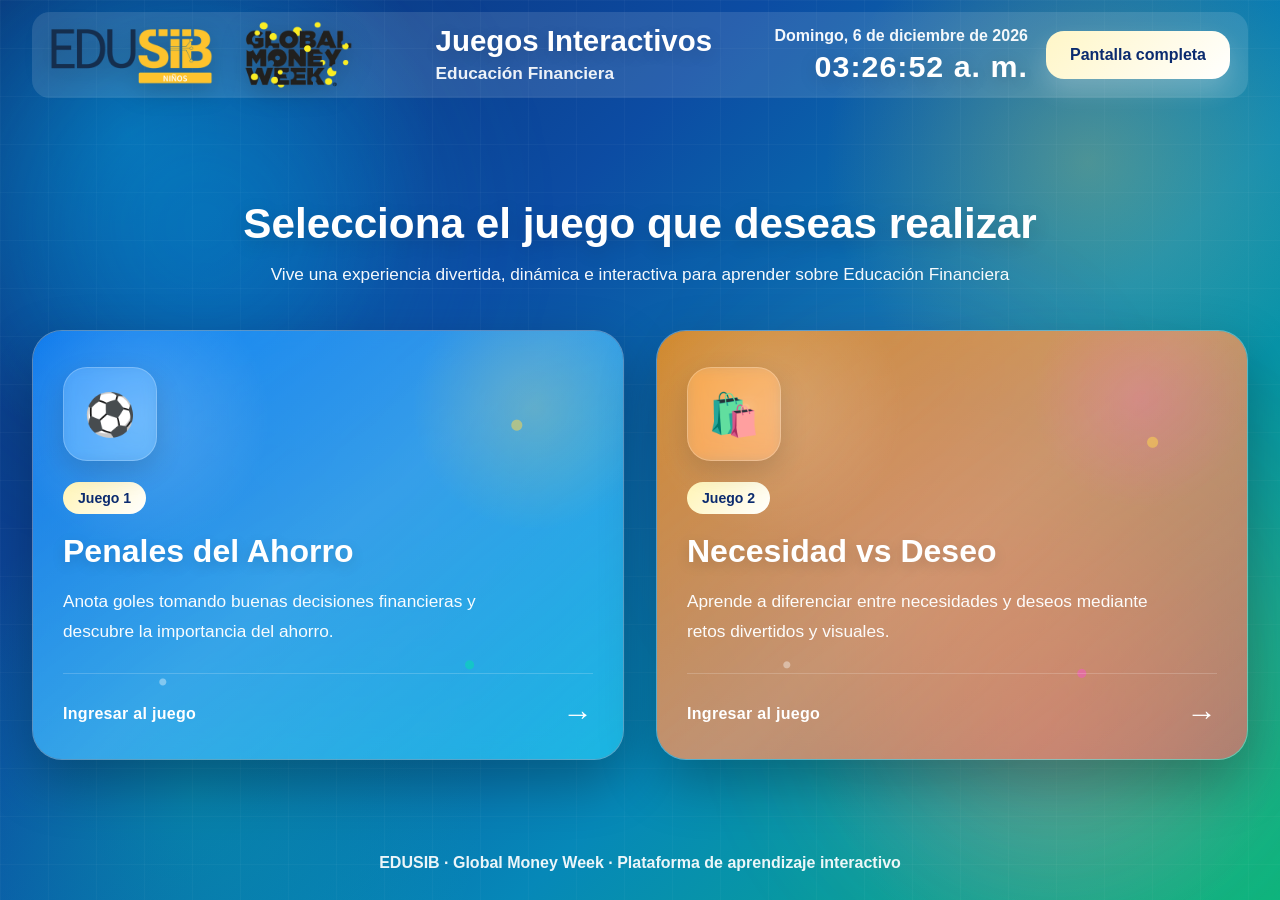
==== index.html @ 0ff8b973 "Add files via upload" ====
<!DOCTYPE html>
<html lang="es">
<head>
  <meta charset="UTF-8" />
  <meta name="viewport" content="width=device-width, initial-scale=1.0" />
  <title>Juegos Interactivos EDUSIB</title>
  <link rel="stylesheet" href="style.css" />
</head>
<body>
  <div class="bg-overlay"></div>
  <div class="bg-glow glow-1"></div>
  <div class="bg-glow glow-2"></div>
  <div class="bg-glow glow-3"></div>

  <header class="topbar">
    <div class="brand brand-with-logos">
      <img src="assets/edusib.png" alt="Logo EDUSIB" class="header-logo" />
<img src="assets/global.png" alt="Logo Global Money Week" class="header-logo" />
              <div class="brand-text">
          <h1>Juegos Interactivos</h1>
          <p>Educación Financiera</p>
        </div>
      </div>

      
    </div>

    <div class="topbar-right">
      <div class="datetime">
        <div id="currentDate" class="date-text">Martes, 10 de marzo de 2026</div>
        <div id="currentTime" class="time-text">10:30:00</div>
      </div>

      <button id="fullscreenBtn" class="fullscreen-btn" type="button">
        Pantalla completa
      </button>
    </div>
  </header>

  <main class="main-content">
    <section class="hero">
            <h2>Selecciona el juego que deseas realizar</h2>
      <p>
        Vive una experiencia divertida, dinámica e interactiva para aprender
        sobre Educación Financiera
      </p>
    </section>

    <section class="games-grid">
      <a href="penales-del-ahorro/index.html" class="game-card game-card-penales">
        <div class="card-shine"></div>
        <div class="card-confetti confetti-1"></div>

        <div class="card-content">
          <div class="game-icon">⚽</div>
          <div class="game-label">Juego 1</div>
          <h3>Penales del Ahorro</h3>
          <p>
            Anota goles tomando buenas decisiones financieras y descubre la
            importancia del ahorro.
          </p>

          <div class="card-footer">
            <span class="play-text">Ingresar al juego</span>
            <span class="arrow">→</span>
          </div>
        </div>
      </a>

      <a href="necesidad-vs-deseo/index.html" class="game-card game-card-deseo">
        <div class="card-shine"></div>
        <div class="card-confetti confetti-2"></div>

        <div class="card-content">
          <div class="game-icon">🛍️</div>
          <div class="game-label">Juego 2</div>
          <h3>Necesidad vs Deseo</h3>
          <p>
            Aprende a diferenciar entre necesidades y deseos mediante retos
            divertidos y visuales.
          </p>

          <div class="card-footer">
            <span class="play-text">Ingresar al juego</span>
            <span class="arrow">→</span>
          </div>
        </div>
      </a>
    </section>
  </main>

  <footer class="footer">
    <p>EDUSIB · Global Money Week · Plataforma de aprendizaje interactivo</p>
  </footer>

  <script src="script.js"></script>
</body>
</html>
---- style.css ----
:root {
  --text-main: #ffffff;
  --text-soft: #eef6ff;
  --card-bg: rgba(255, 255, 255, 0.14);
  --card-border: rgba(255, 255, 255, 0.22);
  --shadow-main: 0 22px 55px rgba(0, 0, 0, 0.28);
  --radius-xl: 30px;
  --transition-fast: 0.25s ease;
  --transition-slow: 0.45s ease;
}

* {
  margin: 0;
  padding: 0;
  box-sizing: border-box;
}

html,
body {
  width: 100%;
  min-height: 100%;
  font-family: "Segoe UI", Tahoma, Geneva, Verdana, sans-serif;
  color: var(--text-main);
  background:
    radial-gradient(circle at 10% 15%, rgba(0, 194, 255, 0.32), transparent 22%),
    radial-gradient(circle at 85% 18%, rgba(255, 216, 77, 0.28), transparent 20%),
    radial-gradient(circle at 82% 82%, rgba(255, 79, 216, 0.18), transparent 18%),
    radial-gradient(circle at 15% 88%, rgba(0, 229, 168, 0.24), transparent 22%),
    linear-gradient(135deg, #0b2b6f 0%, #0c4ca3 35%, #0688b8 65%, #0bb47d 100%);
  overflow-x: hidden;
}

body {
  position: relative;
  display: flex;
  flex-direction: column;
  min-height: 100vh;
}

.bg-overlay {
  position: fixed;
  inset: 0;
  background:
    linear-gradient(rgba(255, 255, 255, 0.03) 1px, transparent 1px),
    linear-gradient(90deg, rgba(255, 255, 255, 0.03) 1px, transparent 1px);
  background-size: 48px 48px;
  pointer-events: none;
  z-index: 0;
}

.bg-glow {
  position: fixed;
  border-radius: 50%;
  filter: blur(90px);
  pointer-events: none;
  z-index: 0;
  opacity: 0.75;
}

.glow-1 {
  width: 380px;
  height: 380px;
  background: rgba(0, 194, 255, 0.35);
  top: 4%;
  left: 1%;
}

.glow-2 {
  width: 420px;
  height: 420px;
  background: rgba(255, 216, 77, 0.28);
  bottom: 2%;
  right: 1%;
}

.glow-3 {
  width: 300px;
  height: 300px;
  background: rgba(255, 79, 216, 0.22);
  top: 38%;
  right: 18%;
}

.topbar,
.main-content,
.footer {
  position: relative;
  z-index: 2;
}

.topbar{

width:95%;

margin:auto;
margin-top:12px;

background:rgba(255,255,255,0.12);

border-radius:18px;

padding:8px 18px;

display:flex;
justify-content:space-between;
align-items:center;

}
.brand-with-logos {
  display: flex;
  align-items: center;
  gap: 30px;
}

.brand-center {
  display: flex;
  flex-direction: column;
  align-items: flex-start;
}

.header-logo {
  height: 70px;
  width: auto;
  object-fit: contain;
  background: none;
  padding: 0;
  border-radius: 0;
  filter: drop-shadow(0 6px 12px rgba(0, 0, 0, 0.25));
}

.event-badge {
  display: inline-block;
  padding: 8px 14px;
  border-radius: 999px;
  margin-bottom: 10px;
  font-size: 0.85rem;
  font-weight: 800;
  color: #0b2b6f;
  background: linear-gradient(135deg, #fff3b0, #ffffff);
  box-shadow: 0 8px 18px rgba(255, 216, 77, 0.28);
  letter-spacing: 0.2px;
}

.brand-text h1 {
  font-size: clamp(1.7rem, 2.3vw, 2.5rem);
  font-weight: 900;
  line-height: 1.05;
  text-shadow: 0 4px 16px rgba(0, 0, 0, 0.16);
}

.brand-text p {
  margin-top: 6px;
  color: rgba(255, 255, 255, 0.92);
  font-size: 1.08rem;
  font-weight: 600;
}

.topbar-right {
  display: flex;
  align-items: center;
  gap: 18px;
}

.datetime {
  text-align: right;
}

.date-text {
  color: rgba(255, 255, 255, 0.95);
  font-size: 1rem;
  margin-bottom: 4px;
  font-weight: 600;
}

.time-text {
  font-size: 1.9rem;
  font-weight: 900;
  letter-spacing: 1px;
  color: #ffffff;
  text-shadow: 0 4px 18px rgba(0, 0, 0, 0.18);
}

.fullscreen-btn {
  border: none;
  outline: none;
  cursor: pointer;
  padding: 15px 24px;
  border-radius: 18px;
  font-size: 1rem;
  font-weight: 800;
  color: #0b2b6f;
  background: linear-gradient(135deg, #fff6c7, #ffffff);
  transition: transform var(--transition-fast), box-shadow var(--transition-fast), opacity var(--transition-fast);
  box-shadow: 0 12px 24px rgba(255, 255, 255, 0.2);
}

.fullscreen-btn:hover {
  transform: translateY(-2px);
  box-shadow: 0 16px 30px rgba(255, 255, 255, 0.26);
}

.fullscreen-btn:active {
  transform: scale(0.98);
}

.main-content {
  width: min(95%, 1800px);
  margin: 28px auto 0;
  flex: 1;
  display: flex;
  flex-direction: column;
  justify-content: center;
}

.hero {
  text-align: center;
  margin-bottom: 42px;
}

.hero-tag {
  display: inline-block;
  padding: 10px 18px;
  border-radius: 999px;
  margin-bottom: 18px;
  font-size: 0.95rem;
  font-weight: 800;
  color: #0b2b6f;
  border: 1px solid rgba(255, 255, 255, 0.22);
  background: linear-gradient(135deg, #fff4b5, #ffffff);
  box-shadow: 0 10px 24px rgba(255, 216, 77, 0.22);
}

.hero h2 {
  font-size: clamp(2.2rem, 3.3vw, 3.8rem);
  line-height: 1.06;
  font-weight: 900;
  margin-bottom: 14px;
  text-shadow: 0 5px 20px rgba(0, 0, 0, 0.16);
}

.hero p {
  max-width: 940px;
  margin: 0 auto;
  color: rgba(255, 255, 255, 0.96);
  font-size: clamp(1.05rem, 1.35vw, 1.3rem);
  line-height: 1.6;
  font-weight: 500;
}

.games-grid {
  display: grid;
  grid-template-columns: repeat(2, minmax(320px, 1fr));
  gap: 32px;
}

.game-card {
  position: relative;
  min-height: 430px;
  border-radius: var(--radius-xl);
  overflow: hidden;
  text-decoration: none;
  color: var(--text-main);
  border: 1px solid var(--card-border);
  background: var(--card-bg);
  backdrop-filter: blur(12px);
  box-shadow: var(--shadow-main);
  transition: transform var(--transition-slow), border-color var(--transition-fast), box-shadow var(--transition-fast);
  isolation: isolate;
}

.game-card::before {
  content: "";
  position: absolute;
  inset: 0;
  z-index: 0;
}

.game-card-penales::before {
  background:
    radial-gradient(circle at 18% 20%, rgba(255, 255, 255, 0.18), transparent 22%),
    radial-gradient(circle at 85% 18%, rgba(255, 216, 77, 0.22), transparent 20%),
    linear-gradient(145deg, rgba(0, 123, 255, 0.78), rgba(0, 210, 255, 0.52));
}

.game-card-deseo::before {
  background:
    radial-gradient(circle at 20% 18%, rgba(255, 255, 255, 0.18), transparent 22%),
    radial-gradient(circle at 82% 16%, rgba(255, 79, 216, 0.22), transparent 18%),
    linear-gradient(145deg, rgba(255, 140, 0, 0.78), rgba(255, 76, 76, 0.55));
}

.card-shine {
  position: absolute;
  inset: -120%;
  background: linear-gradient(
    120deg,
    transparent 32%,
    rgba(255, 255, 255, 0.16) 50%,
    transparent 68%
  );
  transform: rotate(18deg);
  transition: transform 0.8s ease;
  z-index: 1;
}

.game-card:hover .card-shine {
  transform: translateX(38%) rotate(18deg);
}

.card-confetti {
  position: absolute;
  inset: 0;
  z-index: 1;
  pointer-events: none;
  opacity: 0.55;
}

.confetti-1 {
  background-image:
    radial-gradient(circle at 12% 20%, rgba(255, 255, 255, 0.9) 0 4px, transparent 5px),
    radial-gradient(circle at 82% 22%, rgba(255, 216, 77, 0.95) 0 5px, transparent 6px),
    radial-gradient(circle at 74% 78%, rgba(0, 229, 168, 0.85) 0 4px, transparent 5px),
    radial-gradient(circle at 22% 82%, rgba(255, 255, 255, 0.7) 0 3px, transparent 4px);
}

.confetti-2 {
  background-image:
    radial-gradient(circle at 15% 18%, rgba(255, 255, 255, 0.85) 0 4px, transparent 5px),
    radial-gradient(circle at 84% 26%, rgba(255, 216, 77, 0.95) 0 5px, transparent 6px),
    radial-gradient(circle at 72% 80%, rgba(255, 79, 216, 0.8) 0 4px, transparent 5px),
    radial-gradient(circle at 22% 78%, rgba(255, 255, 255, 0.7) 0 3px, transparent 4px);
}

.card-content {
  position: relative;
  z-index: 2;
  height: 100%;
  padding: 36px 30px 28px;
  display: flex;
  flex-direction: column;
  justify-content: space-between;
}

.game-icon {
  width: 94px;
  height: 94px;
  border-radius: 24px;
  display: grid;
  place-items: center;
  font-size: 2.6rem;
  margin-bottom: 18px;
  background: rgba(255, 255, 255, 0.16);
  border: 1px solid rgba(255, 255, 255, 0.22);
  backdrop-filter: blur(7px);
  box-shadow: 0 10px 28px rgba(0, 0, 0, 0.14);
}

.game-label {
  display: inline-block;
  width: fit-content;
  padding: 8px 15px;
  border-radius: 999px;
  margin-bottom: 16px;
  font-size: 0.88rem;
  font-weight: 800;
  color: #0b2b6f;
  background: linear-gradient(135deg, #fff4b5, #ffffff);
}

.game-card h3 {
  font-size: clamp(2rem, 2.2vw, 2.8rem);
  line-height: 1.08;
  margin-bottom: 16px;
  font-weight: 900;
  text-shadow: 0 4px 14px rgba(0, 0, 0, 0.14);
}

.game-card p {
  color: rgba(255, 255, 255, 0.97);
  font-size: 1.08rem;
  line-height: 1.7;
  max-width: 92%;
  font-weight: 500;
}

.card-footer {
  margin-top: 24px;
  display: flex;
  align-items: center;
  justify-content: space-between;
  padding-top: 22px;
  border-top: 1px solid rgba(255, 255, 255, 0.18);
}

.play-text {
  font-size: 1rem;
  font-weight: 900;
  letter-spacing: 0.3px;
}

.arrow {
  font-size: 1.9rem;
  font-weight: 800;
  transition: transform var(--transition-fast);
}

.game-card:hover {
  transform: translateY(-10px) scale(1.015);
  border-color: rgba(255, 255, 255, 0.3);
  box-shadow: 0 28px 60px rgba(0, 0, 0, 0.32);
}

.game-card:hover .arrow {
  transform: translateX(6px);
}

.game-card:active {
  transform: scale(0.99);
}

.footer {
  width: min(95%, 1800px);
  margin: 18px auto 28px;
  text-align: center;
  color: rgba(255, 255, 255, 0.92);
  font-size: 1rem;
  font-weight: 600;
}

@media (max-width: 1200px) {
  .topbar {
    flex-direction: column;
    align-items: stretch;
  }

  .topbar-right {
    justify-content: space-between;
  }

  .datetime {
    text-align: left;
  }

  .games-grid {
    grid-template-columns: 1fr;
  }

  .game-card {
    min-height: 370px;
  }
}

@media (max-width: 760px) {
  .topbar,
  .main-content,
  .footer {
    width: min(94%, 1000px);
  }

  .topbar {
    padding: 18px;
  }

  .brand-with-logos {
    flex-direction: column;
    align-items: center;
    text-align: center;
  }

  .brand-center {
    align-items: center;
  }

  .header-logo {
    height: 68px;
  }

  .topbar-right {
    flex-direction: column;
    align-items: stretch;
  }

  .fullscreen-btn {
    width: 100%;
  }

  .hero {
    margin-bottom: 28px;
  }

  .card-content {
    padding: 24px 22px 22px;
  }

  .game-card p {
    max-width: 100%;
  }
}
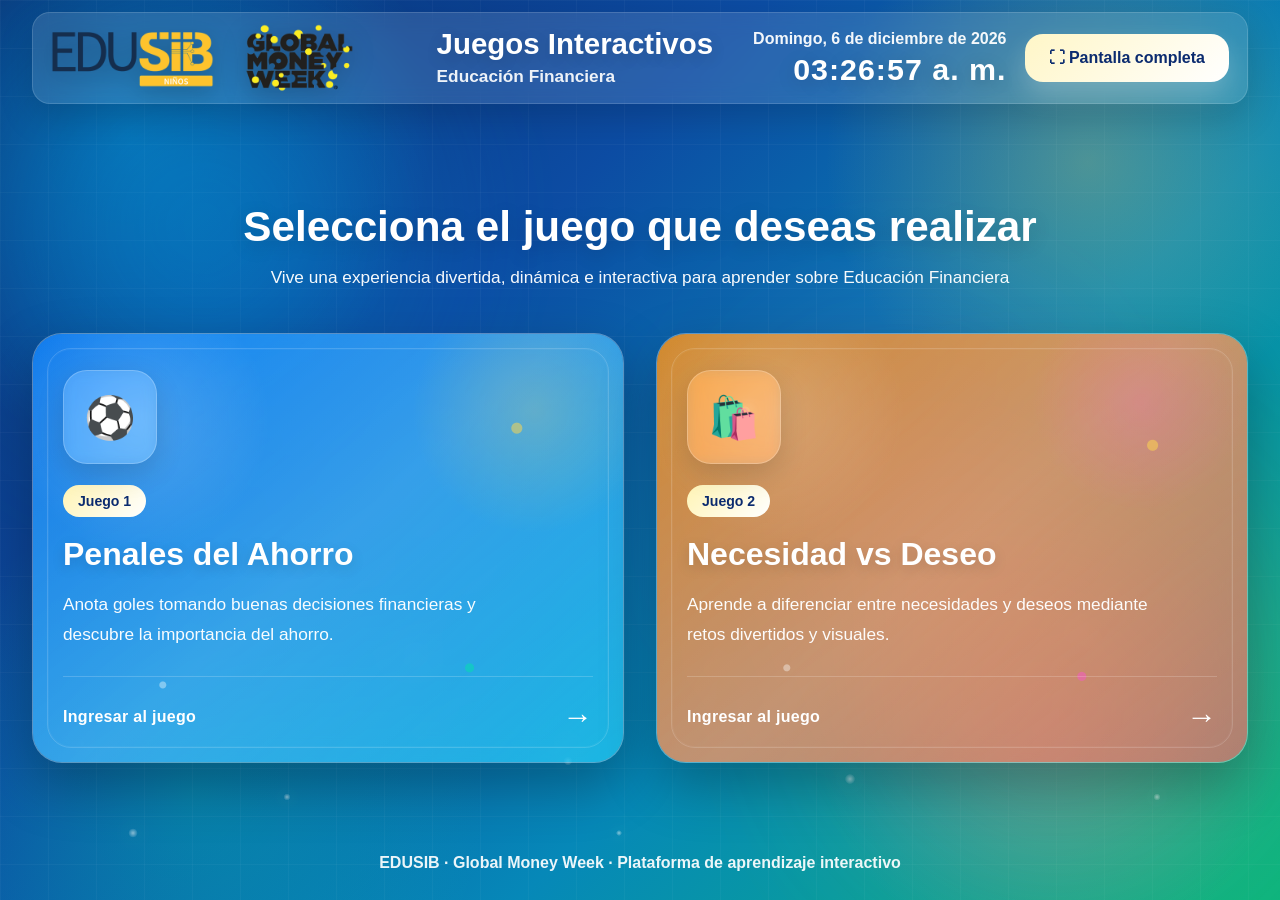
==== commit 3317f564: "Add files via upload" ====
--- a/index.html
+++ b/index.html
@@ -7,91 +7,120 @@
   <link rel="stylesheet" href="style.css" />
 </head>
 <body>
-  <div class="bg-overlay"></div>
-  <div class="bg-glow glow-1"></div>
-  <div class="bg-glow glow-2"></div>
-  <div class="bg-glow glow-3"></div>
 
-  <header class="topbar">
-    <div class="brand brand-with-logos">
-      <img src="assets/edusib.png" alt="Logo EDUSIB" class="header-logo" />
-<img src="assets/global.png" alt="Logo Global Money Week" class="header-logo" />
-              <div class="brand-text">
+  <div id="appShell">
+    <div class="bg-overlay"></div>
+    <div class="bg-glow glow-1"></div>
+    <div class="bg-glow glow-2"></div>
+    <div class="bg-glow glow-3"></div>
+
+    <div class="floating-particles" aria-hidden="true">
+      <span class="particle p1"></span>
+      <span class="particle p2"></span>
+      <span class="particle p3"></span>
+      <span class="particle p4"></span>
+      <span class="particle p5"></span>
+      <span class="particle p6"></span>
+      <span class="particle p7"></span>
+      <span class="particle p8"></span>
+      <span class="particle p9"></span>
+      <span class="particle p10"></span>
+      <span class="particle p11"></span>
+      <span class="particle p12"></span>
+    </div>
+
+    <header class="topbar">
+      <div class="brand brand-with-logos">
+        <img src="assets/edusib.png" alt="Logo EDUSIB" class="header-logo" />
+        <img src="assets/global.png" alt="Logo Global Money Week" class="header-logo" />
+
+        <div class="brand-text">
+          
           <h1>Juegos Interactivos</h1>
           <p>Educación Financiera</p>
         </div>
       </div>
 
-      
+      <div class="topbar-right">
+        <div class="datetime">
+          <div id="currentDate" class="date-text"></div>
+          <div id="currentTime" class="time-text"></div>
+        </div>
+
+        <button id="fullscreenBtn" class="fullscreen-btn" type="button">
+          ⛶ Pantalla completa
+        </button>
+      </div>
+    </header>
+
+    <main class="main-content">
+      <section class="hero">
+        
+        <h2>Selecciona el juego que deseas realizar</h2>
+        <p>
+          Vive una experiencia divertida, dinámica e interactiva para aprender
+          sobre Educación Financiera
+        </p>
+      </section>
+
+      <section class="games-grid">
+        <a href="penales-del-ahorro/index.html" class="game-card game-card-penales">
+          <div class="card-shine"></div>
+          <div class="card-confetti confetti-1"></div>
+          <div class="card-ring"></div>
+
+          <div class="card-content">
+            <div class="game-icon">⚽</div>
+            <div class="game-label">Juego 1</div>
+            <h3>Penales del Ahorro</h3>
+            <p>
+              Anota goles tomando buenas decisiones financieras y descubre la
+              importancia del ahorro.
+            </p>
+
+            <div class="card-footer">
+              <span class="play-text">Ingresar al juego</span>
+              <span class="arrow">→</span>
+            </div>
+          </div>
+        </a>
+
+        <a href="necesidad-vs-deseo/index.html" class="game-card game-card-deseo">
+          <div class="card-shine"></div>
+          <div class="card-confetti confetti-2"></div>
+          <div class="card-ring"></div>
+
+          <div class="card-content">
+            <div class="game-icon">🛍️</div>
+            <div class="game-label">Juego 2</div>
+            <h3>Necesidad vs Deseo</h3>
+            <p>
+              Aprende a diferenciar entre necesidades y deseos mediante retos
+              divertidos y visuales.
+            </p>
+
+            <div class="card-footer">
+              <span class="play-text">Ingresar al juego</span>
+              <span class="arrow">→</span>
+            </div>
+          </div>
+        </a>
+      </section>
+    </main>
+
+    <footer class="footer">
+      <p>EDUSIB · Global Money Week · Plataforma de aprendizaje interactivo</p>
+    </footer>
+
+    <div id="attractMode" class="attract-mode" aria-hidden="true">
+      <div class="attract-box">
+        <div class="attract-glow"></div>
+        <div class="attract-icon">✨</div>
+        <h3>¡Toca la pantalla para jugar!</h3>
+        <p>⚽ Pon a prueba tus decisiones financieras</p>
+      </div>
     </div>
-
-    <div class="topbar-right">
-      <div class="datetime">
-        <div id="currentDate" class="date-text">Martes, 10 de marzo de 2026</div>
-        <div id="currentTime" class="time-text">10:30:00</div>
-      </div>
-
-      <button id="fullscreenBtn" class="fullscreen-btn" type="button">
-        Pantalla completa
-      </button>
-    </div>
-  </header>
-
-  <main class="main-content">
-    <section class="hero">
-            <h2>Selecciona el juego que deseas realizar</h2>
-      <p>
-        Vive una experiencia divertida, dinámica e interactiva para aprender
-        sobre Educación Financiera
-      </p>
-    </section>
-
-    <section class="games-grid">
-      <a href="penales-del-ahorro/index.html" class="game-card game-card-penales">
-        <div class="card-shine"></div>
-        <div class="card-confetti confetti-1"></div>
-
-        <div class="card-content">
-          <div class="game-icon">⚽</div>
-          <div class="game-label">Juego 1</div>
-          <h3>Penales del Ahorro</h3>
-          <p>
-            Anota goles tomando buenas decisiones financieras y descubre la
-            importancia del ahorro.
-          </p>
-
-          <div class="card-footer">
-            <span class="play-text">Ingresar al juego</span>
-            <span class="arrow">→</span>
-          </div>
-        </div>
-      </a>
-
-      <a href="necesidad-vs-deseo/index.html" class="game-card game-card-deseo">
-        <div class="card-shine"></div>
-        <div class="card-confetti confetti-2"></div>
-
-        <div class="card-content">
-          <div class="game-icon">🛍️</div>
-          <div class="game-label">Juego 2</div>
-          <h3>Necesidad vs Deseo</h3>
-          <p>
-            Aprende a diferenciar entre necesidades y deseos mediante retos
-            divertidos y visuales.
-          </p>
-
-          <div class="card-footer">
-            <span class="play-text">Ingresar al juego</span>
-            <span class="arrow">→</span>
-          </div>
-        </div>
-      </a>
-    </section>
-  </main>
-
-  <footer class="footer">
-    <p>EDUSIB · Global Money Week · Plataforma de aprendizaje interactivo</p>
-  </footer>
+  </div>
 
   <script src="script.js"></script>
 </body>
--- a/style.css
+++ b/style.css
@@ -21,24 +21,47 @@
   min-height: 100%;
   font-family: "Segoe UI", Tahoma, Geneva, Verdana, sans-serif;
   color: var(--text-main);
+  background: #03070f;
+  overflow-x: hidden;
+  overflow-y: auto;
+}
+
+body {
+  position: relative;
+  display: flex;
+  flex-direction: column;
+  min-height: 100vh;
+}
+
+#appShell {
+  position: relative;
+  min-height: 100vh;
+  display: flex;
+  flex-direction: column;
   background:
     radial-gradient(circle at 10% 15%, rgba(0, 194, 255, 0.32), transparent 22%),
     radial-gradient(circle at 85% 18%, rgba(255, 216, 77, 0.28), transparent 20%),
     radial-gradient(circle at 82% 82%, rgba(255, 79, 216, 0.18), transparent 18%),
     radial-gradient(circle at 15% 88%, rgba(0, 229, 168, 0.24), transparent 22%),
     linear-gradient(135deg, #0b2b6f 0%, #0c4ca3 35%, #0688b8 65%, #0bb47d 100%);
-  overflow-x: hidden;
-}
-
-body {
-  position: relative;
-  display: flex;
-  flex-direction: column;
+  overflow: hidden;
+}
+
+#appShell:fullscreen,
+#appShell:-webkit-full-screen {
+  width: 100%;
+  height: 100%;
   min-height: 100vh;
+  background:
+    radial-gradient(circle at 10% 15%, rgba(0, 194, 255, 0.32), transparent 22%),
+    radial-gradient(circle at 85% 18%, rgba(255, 216, 77, 0.28), transparent 20%),
+    radial-gradient(circle at 82% 82%, rgba(255, 79, 216, 0.18), transparent 18%),
+    radial-gradient(circle at 15% 88%, rgba(0, 229, 168, 0.24), transparent 22%),
+    linear-gradient(135deg, #0b2b6f 0%, #0c4ca3 35%, #0688b8 65%, #0bb47d 100%);
 }
 
 .bg-overlay {
-  position: fixed;
+  position: absolute;
   inset: 0;
   background:
     linear-gradient(rgba(255, 255, 255, 0.03) 1px, transparent 1px),
@@ -49,12 +72,13 @@
 }
 
 .bg-glow {
-  position: fixed;
+  position: absolute;
   border-radius: 50%;
   filter: blur(90px);
   pointer-events: none;
   z-index: 0;
   opacity: 0.75;
+  animation: glowFloat 12s ease-in-out infinite alternate;
 }
 
 .glow-1 {
@@ -71,6 +95,7 @@
   background: rgba(255, 216, 77, 0.28);
   bottom: 2%;
   right: 1%;
+  animation-delay: 1.2s;
 }
 
 .glow-3 {
@@ -79,6 +104,65 @@
   background: rgba(255, 79, 216, 0.22);
   top: 38%;
   right: 18%;
+  animation-delay: 2.4s;
+}
+
+@keyframes glowFloat {
+  from {
+    transform: translate3d(0, 0, 0) scale(1);
+  }
+  to {
+    transform: translate3d(14px, -18px, 0) scale(1.06);
+  }
+}
+
+.floating-particles {
+  position: absolute;
+  inset: 0;
+  pointer-events: none;
+  z-index: 1;
+  overflow: hidden;
+}
+
+.particle {
+  position: absolute;
+  width: 10px;
+  height: 10px;
+  border-radius: 999px;
+  background: radial-gradient(circle, rgba(255,255,255,0.95) 0%, rgba(255,255,255,0.20) 60%, transparent 70%);
+  box-shadow: 0 0 22px rgba(255,255,255,0.22);
+  opacity: 0.55;
+  animation: floatParticle linear infinite;
+}
+
+.p1 { left: 6%; top: 82%; animation-duration: 16s; animation-delay: 0s; transform: scale(0.8); }
+.p2 { left: 14%; top: 68%; animation-duration: 19s; animation-delay: 2s; transform: scale(1); }
+.p3 { left: 22%; top: 88%; animation-duration: 22s; animation-delay: 4s; transform: scale(0.7); }
+.p4 { left: 32%; top: 72%; animation-duration: 18s; animation-delay: 1s; transform: scale(1.1); }
+.p5 { left: 44%; top: 84%; animation-duration: 24s; animation-delay: 3s; transform: scale(0.9); }
+.p6 { left: 55%; top: 74%; animation-duration: 20s; animation-delay: 5s; transform: scale(0.75); }
+.p7 { left: 66%; top: 86%; animation-duration: 23s; animation-delay: 6s; transform: scale(1.05); }
+.p8 { left: 75%; top: 80%; animation-duration: 17s; animation-delay: 2.5s; transform: scale(0.85); }
+.p9 { left: 84%; top: 70%; animation-duration: 21s; animation-delay: 1.5s; transform: scale(1.15); }
+.p10 { left: 90%; top: 88%; animation-duration: 26s; animation-delay: 4.5s; transform: scale(0.72); }
+.p11 { left: 48%; top: 92%; animation-duration: 28s; animation-delay: 7s; transform: scale(0.6); }
+.p12 { left: 10%; top: 92%; animation-duration: 25s; animation-delay: 6.5s; transform: scale(0.95); }
+
+@keyframes floatParticle {
+  0% {
+    transform: translateY(0) scale(1);
+    opacity: 0;
+  }
+  10% {
+    opacity: 0.55;
+  }
+  90% {
+    opacity: 0.45;
+  }
+  100% {
+    transform: translateY(-120vh) scale(1.35);
+    opacity: 0;
+  }
 }
 
 .topbar,
@@ -88,34 +172,26 @@
   z-index: 2;
 }
 
-.topbar{
-
-width:95%;
-
-margin:auto;
-margin-top:12px;
-
-background:rgba(255,255,255,0.12);
-
-border-radius:18px;
-
-padding:8px 18px;
-
-display:flex;
-justify-content:space-between;
-align-items:center;
-
-}
+.topbar {
+  width: 95%;
+  margin: auto;
+  margin-top: 12px;
+  background: rgba(255,255,255,0.12);
+  border-radius: 18px;
+  padding: 10px 18px;
+  display: flex;
+  justify-content: space-between;
+  align-items: center;
+  gap: 18px;
+  border: 1px solid rgba(255,255,255,0.14);
+  box-shadow: 0 14px 34px rgba(0,0,0,0.15);
+  backdrop-filter: blur(10px);
+}
+
 .brand-with-logos {
   display: flex;
   align-items: center;
   gap: 30px;
-}
-
-.brand-center {
-  display: flex;
-  flex-direction: column;
-  align-items: flex-start;
 }
 
 .header-logo {
@@ -126,6 +202,20 @@
   padding: 0;
   border-radius: 0;
   filter: drop-shadow(0 6px 12px rgba(0, 0, 0, 0.25));
+  animation: logoFloat 5.5s ease-in-out infinite;
+}
+
+.header-logo:nth-child(2) {
+  animation-delay: 0.8s;
+}
+
+@keyframes logoFloat {
+  0%, 100% {
+    transform: translateY(0);
+  }
+  50% {
+    transform: translateY(-4px);
+  }
 }
 
 .event-badge {
@@ -266,6 +356,20 @@
   box-shadow: var(--shadow-main);
   transition: transform var(--transition-slow), border-color var(--transition-fast), box-shadow var(--transition-fast);
   isolation: isolate;
+  animation: cardIdleFloat 5s ease-in-out infinite;
+}
+
+.game-card:nth-child(2) {
+  animation-delay: 1s;
+}
+
+@keyframes cardIdleFloat {
+  0%, 100% {
+    transform: translateY(0);
+  }
+  50% {
+    transform: translateY(-7px);
+  }
 }
 
 .game-card::before {
@@ -303,7 +407,8 @@
   z-index: 1;
 }
 
-.game-card:hover .card-shine {
+.game-card:hover .card-shine,
+.game-card:focus-visible .card-shine {
   transform: translateX(38%) rotate(18deg);
 }
 
@@ -329,6 +434,16 @@
     radial-gradient(circle at 84% 26%, rgba(255, 216, 77, 0.95) 0 5px, transparent 6px),
     radial-gradient(circle at 72% 80%, rgba(255, 79, 216, 0.8) 0 4px, transparent 5px),
     radial-gradient(circle at 22% 78%, rgba(255, 255, 255, 0.7) 0 3px, transparent 4px);
+}
+
+.card-ring {
+  position: absolute;
+  inset: 14px;
+  border-radius: 24px;
+  border: 1px solid rgba(255,255,255,0.16);
+  z-index: 1;
+  pointer-events: none;
+  box-shadow: inset 0 0 0 1px rgba(255,255,255,0.04);
 }
 
 .card-content {
@@ -353,6 +468,16 @@
   border: 1px solid rgba(255, 255, 255, 0.22);
   backdrop-filter: blur(7px);
   box-shadow: 0 10px 28px rgba(0, 0, 0, 0.14);
+  animation: iconPulse 3s ease-in-out infinite;
+}
+
+@keyframes iconPulse {
+  0%, 100% {
+    transform: scale(1);
+  }
+  50% {
+    transform: scale(1.05);
+  }
 }
 
 .game-label {
@@ -404,13 +529,16 @@
   transition: transform var(--transition-fast);
 }
 
-.game-card:hover {
+.game-card:hover,
+.game-card:focus-visible {
   transform: translateY(-10px) scale(1.015);
   border-color: rgba(255, 255, 255, 0.3);
   box-shadow: 0 28px 60px rgba(0, 0, 0, 0.32);
-}
-
-.game-card:hover .arrow {
+  outline: none;
+}
+
+.game-card:hover .arrow,
+.game-card:focus-visible .arrow {
   transform: translateX(6px);
 }
 
@@ -427,6 +555,102 @@
   font-weight: 600;
 }
 
+.attract-mode {
+  position: absolute;
+  inset: 0;
+  z-index: 50;
+  pointer-events: none;
+  opacity: 0;
+  visibility: hidden;
+  transition: opacity 240ms ease, visibility 240ms ease;
+  display: flex;
+  align-items: center;
+  justify-content: center;
+}
+
+.attract-mode.show {
+  opacity: 1;
+  visibility: visible;
+}
+
+.attract-box {
+  position: relative;
+  min-width: min(760px, 88vw);
+  max-width: 980px;
+  padding: 34px 38px;
+  border-radius: 30px;
+  text-align: center;
+  background: rgba(8, 22, 43, 0.72);
+  border: 1px solid rgba(255,255,255,0.16);
+  backdrop-filter: blur(14px);
+  box-shadow: 0 24px 70px rgba(0,0,0,0.36);
+  animation: attractPulse 1.6s ease-in-out infinite;
+}
+
+.attract-glow {
+  position: absolute;
+  inset: -20px;
+  border-radius: 36px;
+  background: radial-gradient(circle, rgba(255,216,77,0.18), transparent 60%);
+  filter: blur(18px);
+  z-index: -1;
+}
+
+.attract-icon {
+  font-size: 3rem;
+  margin-bottom: 10px;
+}
+
+.attract-box h3 {
+  margin: 0 0 8px;
+  font-size: clamp(2rem, 3vw, 3rem);
+  line-height: 1.08;
+  font-weight: 900;
+}
+
+.attract-box p {
+  margin: 0;
+  font-size: clamp(1.15rem, 1.6vw, 1.55rem);
+  color: rgba(255,255,255,0.94);
+  font-weight: 600;
+}
+
+@keyframes attractPulse {
+  0%, 100% {
+    transform: scale(1);
+    box-shadow: 0 24px 70px rgba(0,0,0,0.36);
+  }
+  50% {
+    transform: scale(1.02);
+    box-shadow: 0 28px 90px rgba(0,0,0,0.42);
+  }
+}
+
+body.is-idle .game-card {
+  animation-duration: 3.2s;
+}
+
+body.is-idle .game-icon {
+  animation-duration: 2.1s;
+}
+
+body.is-idle .bg-glow {
+  animation-duration: 7s;
+}
+
+body.is-idle .fullscreen-btn {
+  animation: buttonPulse 1.8s ease-in-out infinite;
+}
+
+@keyframes buttonPulse {
+  0%, 100% {
+    box-shadow: 0 12px 24px rgba(255, 255, 255, 0.2);
+  }
+  50% {
+    box-shadow: 0 0 0 10px rgba(255,255,255,0), 0 16px 34px rgba(0,0,0,0.24);
+  }
+}
+
 @media (max-width: 1200px) {
   .topbar {
     flex-direction: column;
@@ -465,10 +689,7 @@
     flex-direction: column;
     align-items: center;
     text-align: center;
-  }
-
-  .brand-center {
-    align-items: center;
+    gap: 16px;
   }
 
   .header-logo {
@@ -495,4 +716,10 @@
   .game-card p {
     max-width: 100%;
   }
+
+  .attract-box {
+    min-width: auto;
+    width: calc(100vw - 28px);
+    padding: 26px 20px;
+  }
 }
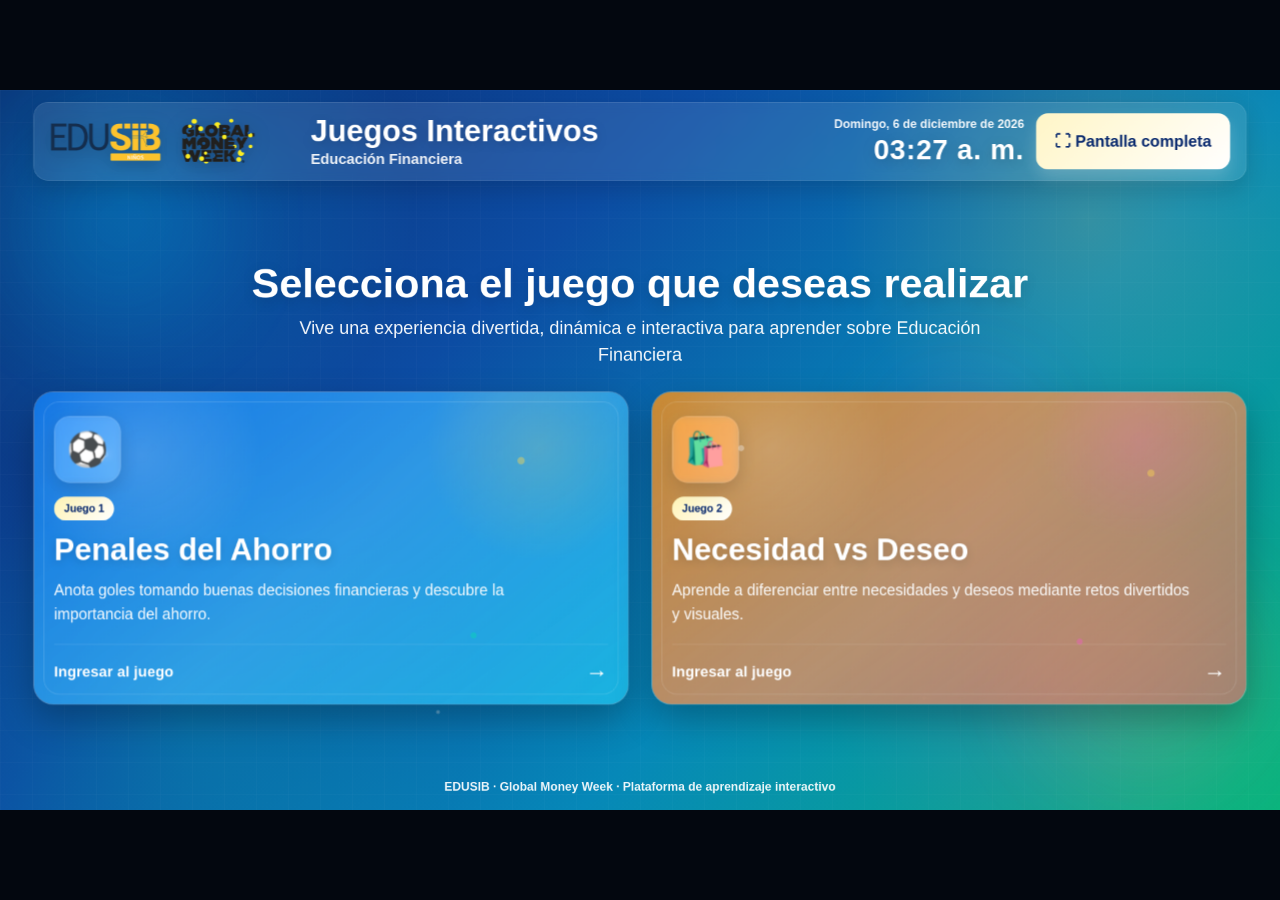
==== commit e1e0d194: "Add files via upload" ====
--- a/index.html
+++ b/index.html
@@ -2,122 +2,123 @@
 <html lang="es">
 <head>
   <meta charset="UTF-8" />
-  <meta name="viewport" content="width=device-width, initial-scale=1.0" />
+  <meta
+    name="viewport"
+    content="width=device-width, initial-scale=1, maximum-scale=1, user-scalable=no, viewport-fit=cover"
+  />
+  <meta name="mobile-web-app-capable" content="yes" />
+  <meta name="apple-mobile-web-app-capable" content="yes" />
+  <meta name="theme-color" content="#06152f" />
   <title>Juegos Interactivos EDUSIB</title>
   <link rel="stylesheet" href="style.css" />
 </head>
 <body>
+  <div id="app">
+    <div id="game-shell">
+      <div id="appShell">
+        <div class="bg-overlay"></div>
+        <div class="bg-glow glow-1"></div>
+        <div class="bg-glow glow-2"></div>
+        <div class="bg-glow glow-3"></div>
 
-  <div id="appShell">
-    <div class="bg-overlay"></div>
-    <div class="bg-glow glow-1"></div>
-    <div class="bg-glow glow-2"></div>
-    <div class="bg-glow glow-3"></div>
-
-    <div class="floating-particles" aria-hidden="true">
-      <span class="particle p1"></span>
-      <span class="particle p2"></span>
-      <span class="particle p3"></span>
-      <span class="particle p4"></span>
-      <span class="particle p5"></span>
-      <span class="particle p6"></span>
-      <span class="particle p7"></span>
-      <span class="particle p8"></span>
-      <span class="particle p9"></span>
-      <span class="particle p10"></span>
-      <span class="particle p11"></span>
-      <span class="particle p12"></span>
-    </div>
-
-    <header class="topbar">
-      <div class="brand brand-with-logos">
-        <img src="assets/edusib.png" alt="Logo EDUSIB" class="header-logo" />
-        <img src="assets/global.png" alt="Logo Global Money Week" class="header-logo" />
-
-        <div class="brand-text">
-          
-          <h1>Juegos Interactivos</h1>
-          <p>Educación Financiera</p>
-        </div>
-      </div>
-
-      <div class="topbar-right">
-        <div class="datetime">
-          <div id="currentDate" class="date-text"></div>
-          <div id="currentTime" class="time-text"></div>
+        <div class="floating-particles" aria-hidden="true">
+          <span class="particle p1"></span>
+          <span class="particle p2"></span>
+          <span class="particle p3"></span>
+          <span class="particle p4"></span>
+          <span class="particle p5"></span>
+          <span class="particle p6"></span>
         </div>
 
-        <button id="fullscreenBtn" class="fullscreen-btn" type="button">
-          ⛶ Pantalla completa
-        </button>
-      </div>
-    </header>
+        <header class="topbar">
+          <div class="brand brand-with-logos">
+            <img src="assets/edusib.png" alt="Logo EDUSIB" class="header-logo" />
+            <img src="assets/global.png" alt="Logo Global Money Week" class="header-logo" />
 
-    <main class="main-content">
-      <section class="hero">
-        
-        <h2>Selecciona el juego que deseas realizar</h2>
-        <p>
-          Vive una experiencia divertida, dinámica e interactiva para aprender
-          sobre Educación Financiera
-        </p>
-      </section>
-
-      <section class="games-grid">
-        <a href="penales-del-ahorro/index.html" class="game-card game-card-penales">
-          <div class="card-shine"></div>
-          <div class="card-confetti confetti-1"></div>
-          <div class="card-ring"></div>
-
-          <div class="card-content">
-            <div class="game-icon">⚽</div>
-            <div class="game-label">Juego 1</div>
-            <h3>Penales del Ahorro</h3>
-            <p>
-              Anota goles tomando buenas decisiones financieras y descubre la
-              importancia del ahorro.
-            </p>
-
-            <div class="card-footer">
-              <span class="play-text">Ingresar al juego</span>
-              <span class="arrow">→</span>
+            <div class="brand-text">
+              <h1>Juegos Interactivos</h1>
+              <p>Educación Financiera</p>
             </div>
           </div>
-        </a>
 
-        <a href="necesidad-vs-deseo/index.html" class="game-card game-card-deseo">
-          <div class="card-shine"></div>
-          <div class="card-confetti confetti-2"></div>
-          <div class="card-ring"></div>
+          <div class="topbar-right">
+            <div class="datetime">
+              <div id="currentDate" class="date-text"></div>
+              <div id="currentTime" class="time-text"></div>
+            </div>
 
-          <div class="card-content">
-            <div class="game-icon">🛍️</div>
-            <div class="game-label">Juego 2</div>
-            <h3>Necesidad vs Deseo</h3>
+            <button id="fullscreenBtn" class="fullscreen-btn touchable" type="button">
+              ⛶ Pantalla completa
+            </button>
+          </div>
+        </header>
+
+        <main class="main-content">
+          <section class="hero">
+            <h2>Selecciona el juego que deseas realizar</h2>
             <p>
-              Aprende a diferenciar entre necesidades y deseos mediante retos
-              divertidos y visuales.
+              Vive una experiencia divertida, dinámica e interactiva para aprender
+              sobre Educación Financiera
             </p>
+          </section>
 
-            <div class="card-footer">
-              <span class="play-text">Ingresar al juego</span>
-              <span class="arrow">→</span>
-            </div>
+          <section class="games-grid">
+            <a href="penales-del-ahorro/index.html" class="game-card game-card-penales touchable" data-nav="true">
+              <div class="card-shine"></div>
+              <div class="card-confetti confetti-1"></div>
+              <div class="card-ring"></div>
+
+              <div class="card-content">
+                <div class="game-icon">⚽</div>
+                <div class="game-label">Juego 1</div>
+                <h3>Penales del Ahorro</h3>
+                <p>
+                  Anota goles tomando buenas decisiones financieras y descubre la
+                  importancia del ahorro.
+                </p>
+
+                <div class="card-footer">
+                  <span class="play-text">Ingresar al juego</span>
+                  <span class="arrow">→</span>
+                </div>
+              </div>
+            </a>
+
+            <a href="necesidad-vs-deseo/index.html" class="game-card game-card-deseo touchable" data-nav="true">
+              <div class="card-shine"></div>
+              <div class="card-confetti confetti-2"></div>
+              <div class="card-ring"></div>
+
+              <div class="card-content">
+                <div class="game-icon">🛍️</div>
+                <div class="game-label">Juego 2</div>
+                <h3>Necesidad vs Deseo</h3>
+                <p>
+                  Aprende a diferenciar entre necesidades y deseos mediante retos
+                  divertidos y visuales.
+                </p>
+
+                <div class="card-footer">
+                  <span class="play-text">Ingresar al juego</span>
+                  <span class="arrow">→</span>
+                </div>
+              </div>
+            </a>
+          </section>
+        </main>
+
+        <footer class="footer">
+          <p>EDUSIB · Global Money Week · Plataforma de aprendizaje interactivo</p>
+        </footer>
+
+        <div id="attractMode" class="attract-mode" aria-hidden="true">
+          <div class="attract-box">
+            <div class="attract-glow"></div>
+            <div class="attract-icon">✨</div>
+            <h3>¡Toca la pantalla para jugar!</h3>
+            <p>⚽ Pon a prueba tus decisiones financieras</p>
           </div>
-        </a>
-      </section>
-    </main>
-
-    <footer class="footer">
-      <p>EDUSIB · Global Money Week · Plataforma de aprendizaje interactivo</p>
-    </footer>
-
-    <div id="attractMode" class="attract-mode" aria-hidden="true">
-      <div class="attract-box">
-        <div class="attract-glow"></div>
-        <div class="attract-icon">✨</div>
-        <h3>¡Toca la pantalla para jugar!</h3>
-        <p>⚽ Pon a prueba tus decisiones financieras</p>
+        </div>
       </div>
     </div>
   </div>
--- a/style.css
+++ b/style.css
@@ -5,67 +5,104 @@
   --card-border: rgba(255, 255, 255, 0.22);
   --shadow-main: 0 22px 55px rgba(0, 0, 0, 0.28);
   --radius-xl: 30px;
-  --transition-fast: 0.25s ease;
-  --transition-slow: 0.45s ease;
-}
-
-* {
+  --transition-fast: 0.22s ease;
+  --transition-slow: 0.35s ease;
+
+  --vh: 1vh;
+  --game-base-width: 1920;
+  --game-base-height: 1080;
+  --game-scale: 1;
+}
+
+/* ===== RESET / KIOSKO ===== */
+*,
+*::before,
+*::after {
   margin: 0;
   padding: 0;
   box-sizing: border-box;
+  -webkit-tap-highlight-color: transparent;
 }
 
 html,
 body {
   width: 100%;
-  min-height: 100%;
+  height: 100%;
+  overflow: hidden;
   font-family: "Segoe UI", Tahoma, Geneva, Verdana, sans-serif;
   color: var(--text-main);
   background: #03070f;
-  overflow-x: hidden;
-  overflow-y: auto;
+  -webkit-user-select: none;
+  user-select: none;
+  -webkit-touch-callout: none;
+  overscroll-behavior: none;
+  touch-action: manipulation;
 }
 
 body {
   position: relative;
-  display: flex;
-  flex-direction: column;
-  min-height: 100vh;
+}
+
+img,
+svg,
+canvas {
+  display: block;
+  max-width: 100%;
+  -webkit-user-drag: none;
+  user-drag: none;
+}
+
+a,
+button {
+  touch-action: manipulation;
+}
+
+#app {
+  position: fixed;
+  inset: 0;
+  width: 100vw;
+  height: calc(var(--vh, 1vh) * 100);
+  overflow: hidden;
+  background: #03070f;
+}
+
+#game-shell {
+  position: absolute;
+  left: 50%;
+  top: 50%;
+  width: calc(var(--game-base-width) * 1px);
+  height: calc(var(--game-base-height) * 1px);
+  transform: translate(-50%, -50%) scale(var(--game-scale));
+  transform-origin: center center;
+  overflow: hidden;
+  will-change: transform;
+  backface-visibility: hidden;
+  contain: layout style paint;
+  background: #06152f;
 }
 
 #appShell {
   position: relative;
-  min-height: 100vh;
+  width: 100%;
+  height: 100%;
   display: flex;
   flex-direction: column;
   background:
-    radial-gradient(circle at 10% 15%, rgba(0, 194, 255, 0.32), transparent 22%),
-    radial-gradient(circle at 85% 18%, rgba(255, 216, 77, 0.28), transparent 20%),
-    radial-gradient(circle at 82% 82%, rgba(255, 79, 216, 0.18), transparent 18%),
-    radial-gradient(circle at 15% 88%, rgba(0, 229, 168, 0.24), transparent 22%),
+    radial-gradient(circle at 10% 15%, rgba(0, 194, 255, 0.24), transparent 22%),
+    radial-gradient(circle at 85% 18%, rgba(255, 216, 77, 0.18), transparent 20%),
+    radial-gradient(circle at 82% 82%, rgba(255, 79, 216, 0.12), transparent 18%),
+    radial-gradient(circle at 15% 88%, rgba(0, 229, 168, 0.16), transparent 22%),
     linear-gradient(135deg, #0b2b6f 0%, #0c4ca3 35%, #0688b8 65%, #0bb47d 100%);
   overflow: hidden;
 }
 
-#appShell:fullscreen,
-#appShell:-webkit-full-screen {
-  width: 100%;
-  height: 100%;
-  min-height: 100vh;
-  background:
-    radial-gradient(circle at 10% 15%, rgba(0, 194, 255, 0.32), transparent 22%),
-    radial-gradient(circle at 85% 18%, rgba(255, 216, 77, 0.28), transparent 20%),
-    radial-gradient(circle at 82% 82%, rgba(255, 79, 216, 0.18), transparent 18%),
-    radial-gradient(circle at 15% 88%, rgba(0, 229, 168, 0.24), transparent 22%),
-    linear-gradient(135deg, #0b2b6f 0%, #0c4ca3 35%, #0688b8 65%, #0bb47d 100%);
-}
-
+/* ===== CAPAS DE FONDO ===== */
 .bg-overlay {
   position: absolute;
   inset: 0;
   background:
-    linear-gradient(rgba(255, 255, 255, 0.03) 1px, transparent 1px),
-    linear-gradient(90deg, rgba(255, 255, 255, 0.03) 1px, transparent 1px);
+    linear-gradient(rgba(255, 255, 255, 0.025) 1px, transparent 1px),
+    linear-gradient(90deg, rgba(255, 255, 255, 0.025) 1px, transparent 1px);
   background-size: 48px 48px;
   pointer-events: none;
   z-index: 0;
@@ -74,34 +111,35 @@
 .bg-glow {
   position: absolute;
   border-radius: 50%;
-  filter: blur(90px);
+  filter: blur(70px);
   pointer-events: none;
   z-index: 0;
-  opacity: 0.75;
-  animation: glowFloat 12s ease-in-out infinite alternate;
+  opacity: 0.55;
+  animation: glowFloat 14s ease-in-out infinite alternate;
+  will-change: transform, opacity;
 }
 
 .glow-1 {
-  width: 380px;
-  height: 380px;
-  background: rgba(0, 194, 255, 0.35);
+  width: 320px;
+  height: 320px;
+  background: rgba(0, 194, 255, 0.25);
   top: 4%;
   left: 1%;
 }
 
 .glow-2 {
-  width: 420px;
-  height: 420px;
-  background: rgba(255, 216, 77, 0.28);
+  width: 360px;
+  height: 360px;
+  background: rgba(255, 216, 77, 0.22);
   bottom: 2%;
   right: 1%;
   animation-delay: 1.2s;
 }
 
 .glow-3 {
-  width: 300px;
-  height: 300px;
-  background: rgba(255, 79, 216, 0.22);
+  width: 260px;
+  height: 260px;
+  background: rgba(255, 79, 216, 0.16);
   top: 38%;
   right: 18%;
   animation-delay: 2.4s;
@@ -112,7 +150,7 @@
     transform: translate3d(0, 0, 0) scale(1);
   }
   to {
-    transform: translate3d(14px, -18px, 0) scale(1.06);
+    transform: translate3d(12px, -16px, 0) scale(1.05);
   }
 }
 
@@ -126,45 +164,41 @@
 
 .particle {
   position: absolute;
-  width: 10px;
-  height: 10px;
+  width: 8px;
+  height: 8px;
   border-radius: 999px;
-  background: radial-gradient(circle, rgba(255,255,255,0.95) 0%, rgba(255,255,255,0.20) 60%, transparent 70%);
-  box-shadow: 0 0 22px rgba(255,255,255,0.22);
-  opacity: 0.55;
+  background: radial-gradient(circle, rgba(255,255,255,0.9) 0%, rgba(255,255,255,0.18) 60%, transparent 72%);
+  box-shadow: 0 0 16px rgba(255,255,255,0.16);
+  opacity: 0.45;
   animation: floatParticle linear infinite;
-}
-
-.p1 { left: 6%; top: 82%; animation-duration: 16s; animation-delay: 0s; transform: scale(0.8); }
-.p2 { left: 14%; top: 68%; animation-duration: 19s; animation-delay: 2s; transform: scale(1); }
-.p3 { left: 22%; top: 88%; animation-duration: 22s; animation-delay: 4s; transform: scale(0.7); }
-.p4 { left: 32%; top: 72%; animation-duration: 18s; animation-delay: 1s; transform: scale(1.1); }
-.p5 { left: 44%; top: 84%; animation-duration: 24s; animation-delay: 3s; transform: scale(0.9); }
-.p6 { left: 55%; top: 74%; animation-duration: 20s; animation-delay: 5s; transform: scale(0.75); }
-.p7 { left: 66%; top: 86%; animation-duration: 23s; animation-delay: 6s; transform: scale(1.05); }
-.p8 { left: 75%; top: 80%; animation-duration: 17s; animation-delay: 2.5s; transform: scale(0.85); }
-.p9 { left: 84%; top: 70%; animation-duration: 21s; animation-delay: 1.5s; transform: scale(1.15); }
-.p10 { left: 90%; top: 88%; animation-duration: 26s; animation-delay: 4.5s; transform: scale(0.72); }
-.p11 { left: 48%; top: 92%; animation-duration: 28s; animation-delay: 7s; transform: scale(0.6); }
-.p12 { left: 10%; top: 92%; animation-duration: 25s; animation-delay: 6.5s; transform: scale(0.95); }
+  will-change: transform, opacity;
+}
+
+.p1 { left: 8%; top: 82%; animation-duration: 18s; animation-delay: 0s; }
+.p2 { left: 18%; top: 72%; animation-duration: 21s; animation-delay: 2s; }
+.p3 { left: 34%; top: 86%; animation-duration: 23s; animation-delay: 4s; }
+.p4 { left: 52%; top: 78%; animation-duration: 20s; animation-delay: 1s; }
+.p5 { left: 72%; top: 84%; animation-duration: 24s; animation-delay: 3s; }
+.p6 { left: 88%; top: 76%; animation-duration: 22s; animation-delay: 5s; }
 
 @keyframes floatParticle {
   0% {
-    transform: translateY(0) scale(1);
+    transform: translateY(0) scale(0.95);
     opacity: 0;
   }
-  10% {
-    opacity: 0.55;
-  }
-  90% {
+  12% {
     opacity: 0.45;
   }
+  88% {
+    opacity: 0.35;
+  }
   100% {
-    transform: translateY(-120vh) scale(1.35);
+    transform: translateY(-110vh) scale(1.2);
     opacity: 0;
   }
 }
 
+/* ===== LAYOUT ===== */
 .topbar,
 .main-content,
 .footer {
@@ -173,36 +207,34 @@
 }
 
 .topbar {
-  width: 95%;
-  margin: auto;
-  margin-top: 12px;
-  background: rgba(255,255,255,0.12);
-  border-radius: 18px;
-  padding: 10px 18px;
+  width: 1820px;
+  margin: 18px auto 0;
+  min-height: 118px;
+  background: rgba(255,255,255,0.1);
+  border-radius: 22px;
+  padding: 14px 24px;
   display: flex;
   justify-content: space-between;
   align-items: center;
   gap: 18px;
   border: 1px solid rgba(255,255,255,0.14);
   box-shadow: 0 14px 34px rgba(0,0,0,0.15);
-  backdrop-filter: blur(10px);
+  backdrop-filter: blur(8px);
 }
 
 .brand-with-logos {
   display: flex;
   align-items: center;
-  gap: 30px;
+  gap: 28px;
 }
 
 .header-logo {
-  height: 70px;
+  height: 72px;
   width: auto;
   object-fit: contain;
-  background: none;
-  padding: 0;
-  border-radius: 0;
   filter: drop-shadow(0 6px 12px rgba(0, 0, 0, 0.25));
-  animation: logoFloat 5.5s ease-in-out infinite;
+  animation: logoFloat 6s ease-in-out infinite;
+  backface-visibility: hidden;
 }
 
 .header-logo:nth-child(2) {
@@ -218,21 +250,8 @@
   }
 }
 
-.event-badge {
-  display: inline-block;
-  padding: 8px 14px;
-  border-radius: 999px;
-  margin-bottom: 10px;
-  font-size: 0.85rem;
-  font-weight: 800;
-  color: #0b2b6f;
-  background: linear-gradient(135deg, #fff3b0, #ffffff);
-  box-shadow: 0 8px 18px rgba(255, 216, 77, 0.28);
-  letter-spacing: 0.2px;
-}
-
 .brand-text h1 {
-  font-size: clamp(1.7rem, 2.3vw, 2.5rem);
+  font-size: 46px;
   font-weight: 900;
   line-height: 1.05;
   text-shadow: 0 4px 16px rgba(0, 0, 0, 0.16);
@@ -241,7 +260,7 @@
 .brand-text p {
   margin-top: 6px;
   color: rgba(255, 255, 255, 0.92);
-  font-size: 1.08rem;
+  font-size: 22px;
   font-weight: 600;
 }
 
@@ -253,17 +272,18 @@
 
 .datetime {
   text-align: right;
+  min-width: 280px;
 }
 
 .date-text {
   color: rgba(255, 255, 255, 0.95);
-  font-size: 1rem;
+  font-size: 18px;
   margin-bottom: 4px;
   font-weight: 600;
 }
 
 .time-text {
-  font-size: 1.9rem;
+  font-size: 42px;
   font-weight: 900;
   letter-spacing: 1px;
   color: #ffffff;
@@ -274,19 +294,16 @@
   border: none;
   outline: none;
   cursor: pointer;
-  padding: 15px 24px;
+  min-width: 250px;
+  min-height: 84px;
+  padding: 16px 28px;
   border-radius: 18px;
-  font-size: 1rem;
+  font-size: 24px;
   font-weight: 800;
   color: #0b2b6f;
   background: linear-gradient(135deg, #fff6c7, #ffffff);
   transition: transform var(--transition-fast), box-shadow var(--transition-fast), opacity var(--transition-fast);
-  box-shadow: 0 12px 24px rgba(255, 255, 255, 0.2);
-}
-
-.fullscreen-btn:hover {
-  transform: translateY(-2px);
-  box-shadow: 0 16px 30px rgba(255, 255, 255, 0.26);
+  box-shadow: 0 12px 24px rgba(255, 255, 255, 0.18);
 }
 
 .fullscreen-btn:active {
@@ -294,8 +311,8 @@
 }
 
 .main-content {
-  width: min(95%, 1800px);
-  margin: 28px auto 0;
+  width: 1820px;
+  margin: 26px auto 0;
   flex: 1;
   display: flex;
   flex-direction: column;
@@ -304,24 +321,11 @@
 
 .hero {
   text-align: center;
-  margin-bottom: 42px;
-}
-
-.hero-tag {
-  display: inline-block;
-  padding: 10px 18px;
-  border-radius: 999px;
-  margin-bottom: 18px;
-  font-size: 0.95rem;
-  font-weight: 800;
-  color: #0b2b6f;
-  border: 1px solid rgba(255, 255, 255, 0.22);
-  background: linear-gradient(135deg, #fff4b5, #ffffff);
-  box-shadow: 0 10px 24px rgba(255, 216, 77, 0.22);
+  margin-bottom: 34px;
 }
 
 .hero h2 {
-  font-size: clamp(2.2rem, 3.3vw, 3.8rem);
+  font-size: 62px;
   line-height: 1.06;
   font-weight: 900;
   margin-bottom: 14px;
@@ -329,47 +333,35 @@
 }
 
 .hero p {
-  max-width: 940px;
+  max-width: 1040px;
   margin: 0 auto;
   color: rgba(255, 255, 255, 0.96);
-  font-size: clamp(1.05rem, 1.35vw, 1.3rem);
-  line-height: 1.6;
+  font-size: 27px;
+  line-height: 1.5;
   font-weight: 500;
 }
 
 .games-grid {
   display: grid;
-  grid-template-columns: repeat(2, minmax(320px, 1fr));
-  gap: 32px;
+  grid-template-columns: repeat(2, minmax(0, 1fr));
+  gap: 34px;
 }
 
 .game-card {
   position: relative;
-  min-height: 430px;
+  min-height: 470px;
   border-radius: var(--radius-xl);
   overflow: hidden;
   text-decoration: none;
   color: var(--text-main);
   border: 1px solid var(--card-border);
   background: var(--card-bg);
-  backdrop-filter: blur(12px);
+  backdrop-filter: blur(10px);
   box-shadow: var(--shadow-main);
-  transition: transform var(--transition-slow), border-color var(--transition-fast), box-shadow var(--transition-fast);
+  transition: transform var(--transition-fast), border-color var(--transition-fast), box-shadow var(--transition-fast);
   isolation: isolate;
-  animation: cardIdleFloat 5s ease-in-out infinite;
-}
-
-.game-card:nth-child(2) {
-  animation-delay: 1s;
-}
-
-@keyframes cardIdleFloat {
-  0%, 100% {
-    transform: translateY(0);
-  }
-  50% {
-    transform: translateY(-7px);
-  }
+  will-change: transform;
+  backface-visibility: hidden;
 }
 
 .game-card::before {
@@ -381,35 +373,30 @@
 
 .game-card-penales::before {
   background:
-    radial-gradient(circle at 18% 20%, rgba(255, 255, 255, 0.18), transparent 22%),
-    radial-gradient(circle at 85% 18%, rgba(255, 216, 77, 0.22), transparent 20%),
-    linear-gradient(145deg, rgba(0, 123, 255, 0.78), rgba(0, 210, 255, 0.52));
+    radial-gradient(circle at 18% 20%, rgba(255, 255, 255, 0.16), transparent 22%),
+    radial-gradient(circle at 85% 18%, rgba(255, 216, 77, 0.18), transparent 20%),
+    linear-gradient(145deg, rgba(0, 123, 255, 0.72), rgba(0, 210, 255, 0.5));
 }
 
 .game-card-deseo::before {
   background:
-    radial-gradient(circle at 20% 18%, rgba(255, 255, 255, 0.18), transparent 22%),
-    radial-gradient(circle at 82% 16%, rgba(255, 79, 216, 0.22), transparent 18%),
-    linear-gradient(145deg, rgba(255, 140, 0, 0.78), rgba(255, 76, 76, 0.55));
+    radial-gradient(circle at 20% 18%, rgba(255, 255, 255, 0.16), transparent 22%),
+    radial-gradient(circle at 82% 16%, rgba(255, 79, 216, 0.18), transparent 18%),
+    linear-gradient(145deg, rgba(255, 140, 0, 0.74), rgba(255, 76, 76, 0.5));
 }
 
 .card-shine {
   position: absolute;
-  inset: -120%;
+  inset: -140%;
   background: linear-gradient(
     120deg,
-    transparent 32%,
-    rgba(255, 255, 255, 0.16) 50%,
-    transparent 68%
+    transparent 35%,
+    rgba(255, 255, 255, 0.12) 50%,
+    transparent 65%
   );
   transform: rotate(18deg);
-  transition: transform 0.8s ease;
+  transition: transform 0.65s ease;
   z-index: 1;
-}
-
-.game-card:hover .card-shine,
-.game-card:focus-visible .card-shine {
-  transform: translateX(38%) rotate(18deg);
 }
 
 .card-confetti {
@@ -417,23 +404,21 @@
   inset: 0;
   z-index: 1;
   pointer-events: none;
-  opacity: 0.55;
+  opacity: 0.45;
 }
 
 .confetti-1 {
   background-image:
     radial-gradient(circle at 12% 20%, rgba(255, 255, 255, 0.9) 0 4px, transparent 5px),
     radial-gradient(circle at 82% 22%, rgba(255, 216, 77, 0.95) 0 5px, transparent 6px),
-    radial-gradient(circle at 74% 78%, rgba(0, 229, 168, 0.85) 0 4px, transparent 5px),
-    radial-gradient(circle at 22% 82%, rgba(255, 255, 255, 0.7) 0 3px, transparent 4px);
+    radial-gradient(circle at 74% 78%, rgba(0, 229, 168, 0.8) 0 4px, transparent 5px);
 }
 
 .confetti-2 {
   background-image:
     radial-gradient(circle at 15% 18%, rgba(255, 255, 255, 0.85) 0 4px, transparent 5px),
-    radial-gradient(circle at 84% 26%, rgba(255, 216, 77, 0.95) 0 5px, transparent 6px),
-    radial-gradient(circle at 72% 80%, rgba(255, 79, 216, 0.8) 0 4px, transparent 5px),
-    radial-gradient(circle at 22% 78%, rgba(255, 255, 255, 0.7) 0 3px, transparent 4px);
+    radial-gradient(circle at 84% 26%, rgba(255, 216, 77, 0.92) 0 5px, transparent 6px),
+    radial-gradient(circle at 72% 80%, rgba(255, 79, 216, 0.75) 0 4px, transparent 5px);
 }
 
 .card-ring {
@@ -457,43 +442,33 @@
 }
 
 .game-icon {
-  width: 94px;
-  height: 94px;
+  width: 100px;
+  height: 100px;
   border-radius: 24px;
   display: grid;
   place-items: center;
-  font-size: 2.6rem;
+  font-size: 50px;
   margin-bottom: 18px;
   background: rgba(255, 255, 255, 0.16);
   border: 1px solid rgba(255, 255, 255, 0.22);
-  backdrop-filter: blur(7px);
+  backdrop-filter: blur(6px);
   box-shadow: 0 10px 28px rgba(0, 0, 0, 0.14);
-  animation: iconPulse 3s ease-in-out infinite;
-}
-
-@keyframes iconPulse {
-  0%, 100% {
-    transform: scale(1);
-  }
-  50% {
-    transform: scale(1.05);
-  }
 }
 
 .game-label {
   display: inline-block;
   width: fit-content;
-  padding: 8px 15px;
+  padding: 9px 15px;
   border-radius: 999px;
   margin-bottom: 16px;
-  font-size: 0.88rem;
+  font-size: 16px;
   font-weight: 800;
   color: #0b2b6f;
   background: linear-gradient(135deg, #fff4b5, #ffffff);
 }
 
 .game-card h3 {
-  font-size: clamp(2rem, 2.2vw, 2.8rem);
+  font-size: 46px;
   line-height: 1.08;
   margin-bottom: 16px;
   font-weight: 900;
@@ -502,9 +477,9 @@
 
 .game-card p {
   color: rgba(255, 255, 255, 0.97);
-  font-size: 1.08rem;
-  line-height: 1.7;
-  max-width: 92%;
+  font-size: 23px;
+  line-height: 1.55;
+  max-width: 94%;
   font-weight: 500;
 }
 
@@ -518,43 +493,27 @@
 }
 
 .play-text {
-  font-size: 1rem;
+  font-size: 22px;
   font-weight: 900;
-  letter-spacing: 0.3px;
+  letter-spacing: 0.2px;
 }
 
 .arrow {
-  font-size: 1.9rem;
+  font-size: 34px;
   font-weight: 800;
   transition: transform var(--transition-fast);
 }
 
-.game-card:hover,
-.game-card:focus-visible {
-  transform: translateY(-10px) scale(1.015);
-  border-color: rgba(255, 255, 255, 0.3);
-  box-shadow: 0 28px 60px rgba(0, 0, 0, 0.32);
-  outline: none;
-}
-
-.game-card:hover .arrow,
-.game-card:focus-visible .arrow {
-  transform: translateX(6px);
-}
-
-.game-card:active {
-  transform: scale(0.99);
-}
-
 .footer {
-  width: min(95%, 1800px);
-  margin: 18px auto 28px;
+  width: 1820px;
+  margin: 18px auto 24px;
   text-align: center;
   color: rgba(255, 255, 255, 0.92);
-  font-size: 1rem;
+  font-size: 18px;
   font-weight: 600;
 }
 
+/* ===== ATTRACT MODE ===== */
 .attract-mode {
   position: absolute;
   inset: 0;
@@ -568,6 +527,13 @@
   justify-content: center;
 }
 
+.attract-mode::before {
+  content: "";
+  position: absolute;
+  inset: 0;
+  background: rgba(3, 12, 30, 0.36);
+}
+
 .attract-mode.show {
   opacity: 1;
   visibility: visible;
@@ -575,16 +541,16 @@
 
 .attract-box {
   position: relative;
-  min-width: min(760px, 88vw);
+  min-width: 760px;
   max-width: 980px;
   padding: 34px 38px;
   border-radius: 30px;
   text-align: center;
-  background: rgba(8, 22, 43, 0.72);
+  background: rgba(8, 22, 43, 0.78);
   border: 1px solid rgba(255,255,255,0.16);
-  backdrop-filter: blur(14px);
+  backdrop-filter: blur(12px);
   box-shadow: 0 24px 70px rgba(0,0,0,0.36);
-  animation: attractPulse 1.6s ease-in-out infinite;
+  animation: attractPulse 1.8s ease-in-out infinite;
 }
 
 .attract-glow {
@@ -597,20 +563,20 @@
 }
 
 .attract-icon {
-  font-size: 3rem;
+  font-size: 52px;
   margin-bottom: 10px;
 }
 
 .attract-box h3 {
   margin: 0 0 8px;
-  font-size: clamp(2rem, 3vw, 3rem);
+  font-size: 48px;
   line-height: 1.08;
   font-weight: 900;
 }
 
 .attract-box p {
   margin: 0;
-  font-size: clamp(1.15rem, 1.6vw, 1.55rem);
+  font-size: 28px;
   color: rgba(255,255,255,0.94);
   font-weight: 600;
 }
@@ -621,105 +587,61 @@
     box-shadow: 0 24px 70px rgba(0,0,0,0.36);
   }
   50% {
-    transform: scale(1.02);
+    transform: scale(1.015);
     box-shadow: 0 28px 90px rgba(0,0,0,0.42);
   }
 }
 
-body.is-idle .game-card {
-  animation-duration: 3.2s;
-}
-
-body.is-idle .game-icon {
-  animation-duration: 2.1s;
-}
-
+/* ===== ESTADOS ===== */
 body.is-idle .bg-glow {
-  animation-duration: 7s;
+  animation-duration: 9s;
 }
 
 body.is-idle .fullscreen-btn {
-  animation: buttonPulse 1.8s ease-in-out infinite;
+  animation: buttonPulse 1.9s ease-in-out infinite;
 }
 
 @keyframes buttonPulse {
   0%, 100% {
-    box-shadow: 0 12px 24px rgba(255, 255, 255, 0.2);
+    box-shadow: 0 12px 24px rgba(255, 255, 255, 0.18);
   }
   50% {
     box-shadow: 0 0 0 10px rgba(255,255,255,0), 0 16px 34px rgba(0,0,0,0.24);
   }
 }
 
-@media (max-width: 1200px) {
-  .topbar {
-    flex-direction: column;
-    align-items: stretch;
-  }
-
-  .topbar-right {
-    justify-content: space-between;
-  }
-
-  .datetime {
-    text-align: left;
-  }
-
-  .games-grid {
-    grid-template-columns: 1fr;
-  }
-
-  .game-card {
-    min-height: 370px;
-  }
-}
-
-@media (max-width: 760px) {
-  .topbar,
-  .main-content,
-  .footer {
-    width: min(94%, 1000px);
-  }
-
-  .topbar {
-    padding: 18px;
-  }
-
-  .brand-with-logos {
-    flex-direction: column;
-    align-items: center;
-    text-align: center;
-    gap: 16px;
-  }
-
-  .header-logo {
-    height: 68px;
-  }
-
-  .topbar-right {
-    flex-direction: column;
-    align-items: stretch;
-  }
-
-  .fullscreen-btn {
-    width: 100%;
-  }
-
-  .hero {
-    margin-bottom: 28px;
-  }
-
-  .card-content {
-    padding: 24px 22px 22px;
-  }
-
-  .game-card p {
-    max-width: 100%;
-  }
-
-  .attract-box {
-    min-width: auto;
-    width: calc(100vw - 28px);
-    padding: 26px 20px;
+/* ===== SOLO EN EQUIPOS CON HOVER REAL ===== */
+@media (hover: hover) and (pointer: fine) {
+  .fullscreen-btn:hover {
+    transform: translateY(-2px);
+    box-shadow: 0 16px 30px rgba(255, 255, 255, 0.24);
+  }
+
+  .game-card:hover,
+  .game-card:focus-visible {
+    transform: translateY(-10px) scale(1.012);
+    border-color: rgba(255, 255, 255, 0.3);
+    box-shadow: 0 28px 60px rgba(0, 0, 0, 0.32);
+    outline: none;
+  }
+
+  .game-card:hover .arrow,
+  .game-card:focus-visible .arrow {
+    transform: translateX(6px);
+  }
+
+  .game-card:hover .card-shine,
+  .game-card:focus-visible .card-shine {
+    transform: translateX(38%) rotate(18deg);
+  }
+}
+
+/* ===== REDUCCIÓN DE MOVIMIENTO ===== */
+@media (prefers-reduced-motion: reduce) {
+  *,
+  *::before,
+  *::after {
+    animation: none !important;
+    transition: none !important;
   }
 }
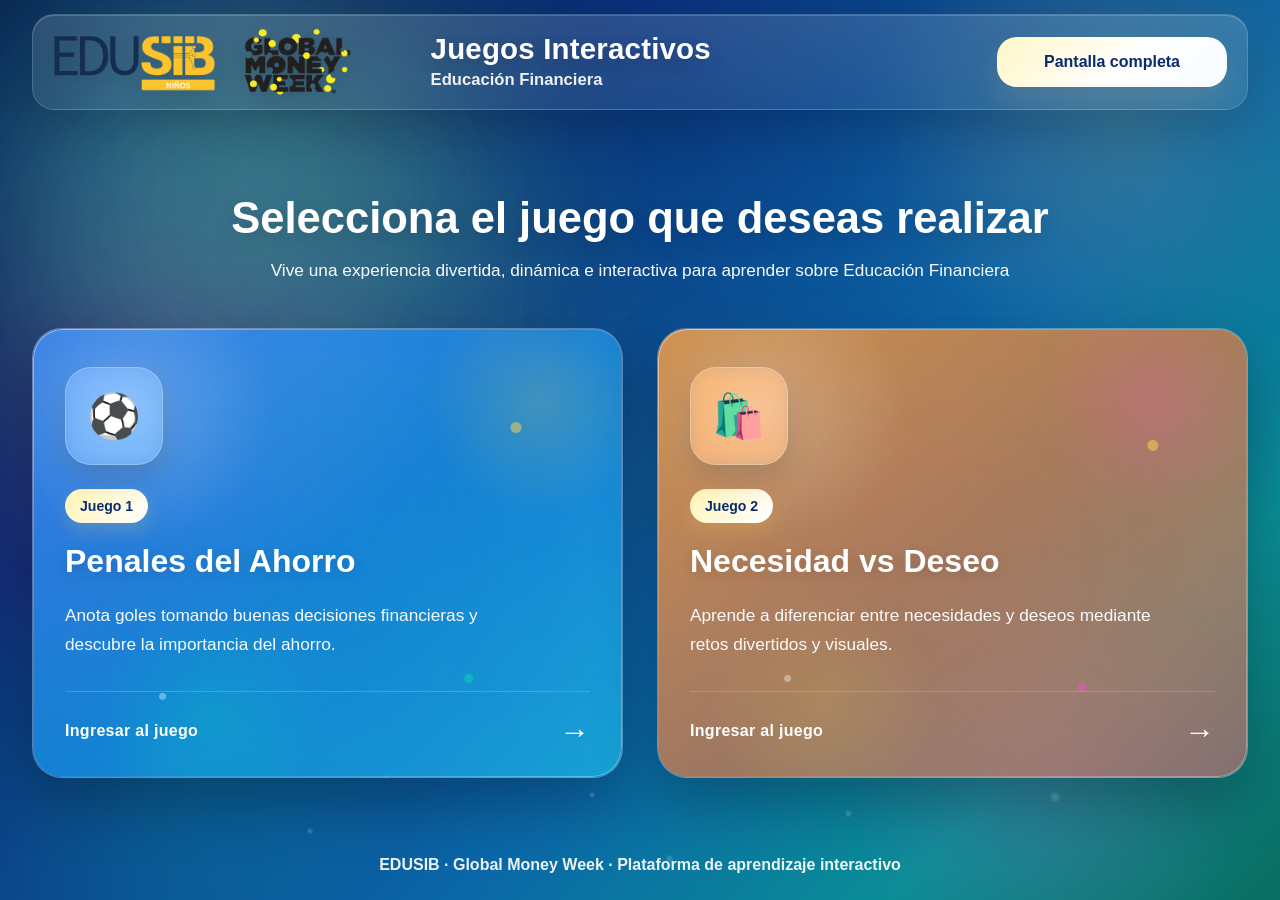
==== commit 3cae9867: "Add files via upload" ====
--- a/index.html
+++ b/index.html
@@ -2,127 +2,154 @@
 <html lang="es">
 <head>
   <meta charset="UTF-8" />
-  <meta
-    name="viewport"
-    content="width=device-width, initial-scale=1, maximum-scale=1, user-scalable=no, viewport-fit=cover"
-  />
-  <meta name="mobile-web-app-capable" content="yes" />
-  <meta name="apple-mobile-web-app-capable" content="yes" />
-  <meta name="theme-color" content="#06152f" />
+  <meta name="viewport" content="width=device-width, initial-scale=1.0" />
   <title>Juegos Interactivos EDUSIB</title>
   <link rel="stylesheet" href="style.css" />
 </head>
 <body>
-  <div id="app">
-    <div id="game-shell">
-      <div id="appShell">
-        <div class="bg-overlay"></div>
-        <div class="bg-glow glow-1"></div>
-        <div class="bg-glow glow-2"></div>
-        <div class="bg-glow glow-3"></div>
 
-        <div class="floating-particles" aria-hidden="true">
-          <span class="particle p1"></span>
-          <span class="particle p2"></span>
-          <span class="particle p3"></span>
-          <span class="particle p4"></span>
-          <span class="particle p5"></span>
-          <span class="particle p6"></span>
+  <div class="bg-base"></div>
+  <div class="bg-overlay"></div>
+  <div class="bg-noise"></div>
+
+  <div class="bg-glow glow-1"></div>
+  <div class="bg-glow glow-2"></div>
+  <div class="bg-glow glow-3"></div>
+  <div class="bg-glow glow-4"></div>
+
+  <div class="floating-particles" aria-hidden="true">
+    <span class="particle p1"></span>
+    <span class="particle p2"></span>
+    <span class="particle p3"></span>
+    <span class="particle p4"></span>
+    <span class="particle p5"></span>
+    <span class="particle p6"></span>
+    <span class="particle p7"></span>
+    <span class="particle p8"></span>
+    <span class="particle p9"></span>
+    <span class="particle p10"></span>
+    <span class="particle p11"></span>
+    <span class="particle p12"></span>
+  </div>
+
+  <header class="topbar reveal reveal-down">
+
+    <div class="brand brand-with-logos">
+      <img src="assets/edusib.png" alt="Logo EDUSIB" class="header-logo" />
+      <img src="assets/global.png" alt="Logo Global Money Week" class="header-logo" />
+
+      <div class="brand-text">
+        <h1>Juegos Interactivos</h1>
+        <p>Educación Financiera</p>
+      </div>
+    </div>
+
+    <div class="topbar-right">
+
+      <button id="fullscreenBtn" class="fullscreen-btn pulse-ring" type="button">
+        <span class="btn-glow"></span>
+        <span class="btn-text">Pantalla completa</span>
+      </button>
+
+    </div>
+
+  </header>
+
+  <main class="main-content">
+
+    <section class="hero">
+
+      <h2 class="reveal reveal-up delay-2">
+        Selecciona el juego que deseas realizar
+      </h2>
+
+      <p class="reveal reveal-up delay-3">
+        Vive una experiencia divertida, dinámica e interactiva para aprender
+        sobre Educación Financiera
+      </p>
+
+    </section>
+
+    <section class="games-grid">
+
+      <a href="penales-del-ahorro/index.html" class="game-card game-card-penales reveal reveal-up delay-4">
+
+        <div class="card-ambient-glow"></div>
+        <div class="card-border-light"></div>
+        <div class="card-shine"></div>
+        <div class="card-scan"></div>
+        <div class="card-confetti confetti-1"></div>
+
+        <div class="card-content">
+
+          <div class="game-icon-wrap">
+            <div class="game-icon">⚽</div>
+          </div>
+
+          <div class="game-label">Juego 1</div>
+
+          <h3>Penales del Ahorro</h3>
+
+          <p>
+            Anota goles tomando buenas decisiones financieras y descubre la
+            importancia del ahorro.
+          </p>
+
+          <div class="card-footer">
+            <span class="play-text">Ingresar al juego</span>
+            <span class="arrow">→</span>
+          </div>
+
         </div>
 
-        <header class="topbar">
-          <div class="brand brand-with-logos">
-            <img src="assets/edusib.png" alt="Logo EDUSIB" class="header-logo" />
-            <img src="assets/global.png" alt="Logo Global Money Week" class="header-logo" />
+      </a>
 
-            <div class="brand-text">
-              <h1>Juegos Interactivos</h1>
-              <p>Educación Financiera</p>
-            </div>
+      <a href="necesidad-vs-deseo/index.html" class="game-card game-card-deseo reveal reveal-up delay-5">
+
+        <div class="card-ambient-glow"></div>
+        <div class="card-border-light"></div>
+        <div class="card-shine"></div>
+        <div class="card-scan"></div>
+        <div class="card-confetti confetti-2"></div>
+
+        <div class="card-content">
+
+          <div class="game-icon-wrap">
+            <div class="game-icon">🛍️</div>
           </div>
 
-          <div class="topbar-right">
-            <div class="datetime">
-              <div id="currentDate" class="date-text"></div>
-              <div id="currentTime" class="time-text"></div>
-            </div>
+          <div class="game-label">Juego 2</div>
 
-            <button id="fullscreenBtn" class="fullscreen-btn touchable" type="button">
-              ⛶ Pantalla completa
-            </button>
+          <h3>Necesidad vs Deseo</h3>
+
+          <p>
+            Aprende a diferenciar entre necesidades y deseos mediante retos
+            divertidos y visuales.
+          </p>
+
+          <div class="card-footer">
+            <span class="play-text">Ingresar al juego</span>
+            <span class="arrow">→</span>
           </div>
-        </header>
 
-        <main class="main-content">
-          <section class="hero">
-            <h2>Selecciona el juego que deseas realizar</h2>
-            <p>
-              Vive una experiencia divertida, dinámica e interactiva para aprender
-              sobre Educación Financiera
-            </p>
-          </section>
+        </div>
 
-          <section class="games-grid">
-            <a href="penales-del-ahorro/index.html" class="game-card game-card-penales touchable" data-nav="true">
-              <div class="card-shine"></div>
-              <div class="card-confetti confetti-1"></div>
-              <div class="card-ring"></div>
+      </a>
 
-              <div class="card-content">
-                <div class="game-icon">⚽</div>
-                <div class="game-label">Juego 1</div>
-                <h3>Penales del Ahorro</h3>
-                <p>
-                  Anota goles tomando buenas decisiones financieras y descubre la
-                  importancia del ahorro.
-                </p>
+    </section>
 
-                <div class="card-footer">
-                  <span class="play-text">Ingresar al juego</span>
-                  <span class="arrow">→</span>
-                </div>
-              </div>
-            </a>
+    <div id="attractHint" class="attract-hint" aria-hidden="true">
+      <span class="attract-dot"></span>
+      Toca un juego para comenzar
+    </div>
 
-            <a href="necesidad-vs-deseo/index.html" class="game-card game-card-deseo touchable" data-nav="true">
-              <div class="card-shine"></div>
-              <div class="card-confetti confetti-2"></div>
-              <div class="card-ring"></div>
+  </main>
 
-              <div class="card-content">
-                <div class="game-icon">🛍️</div>
-                <div class="game-label">Juego 2</div>
-                <h3>Necesidad vs Deseo</h3>
-                <p>
-                  Aprende a diferenciar entre necesidades y deseos mediante retos
-                  divertidos y visuales.
-                </p>
-
-                <div class="card-footer">
-                  <span class="play-text">Ingresar al juego</span>
-                  <span class="arrow">→</span>
-                </div>
-              </div>
-            </a>
-          </section>
-        </main>
-
-        <footer class="footer">
-          <p>EDUSIB · Global Money Week · Plataforma de aprendizaje interactivo</p>
-        </footer>
-
-        <div id="attractMode" class="attract-mode" aria-hidden="true">
-          <div class="attract-box">
-            <div class="attract-glow"></div>
-            <div class="attract-icon">✨</div>
-            <h3>¡Toca la pantalla para jugar!</h3>
-            <p>⚽ Pon a prueba tus decisiones financieras</p>
-          </div>
-        </div>
-      </div>
-    </div>
-  </div>
+  <footer class="footer reveal reveal-up delay-5">
+    <p>EDUSIB · Global Money Week · Plataforma de aprendizaje interactivo</p>
+  </footer>
 
   <script src="script.js"></script>
+
 </body>
 </html>
--- a/style.css
+++ b/style.css
@@ -1,23 +1,33 @@
 :root {
   --text-main: #ffffff;
   --text-soft: #eef6ff;
+  --text-muted: rgba(255, 255, 255, 0.85);
+
   --card-bg: rgba(255, 255, 255, 0.14);
+  --card-bg-strong: rgba(255, 255, 255, 0.18);
   --card-border: rgba(255, 255, 255, 0.22);
-  --shadow-main: 0 22px 55px rgba(0, 0, 0, 0.28);
+  --card-border-strong: rgba(255, 255, 255, 0.35);
+
+  --shadow-main: 0 24px 60px rgba(0, 0, 0, 0.28);
+  --shadow-card-hover: 0 34px 80px rgba(0, 0, 0, 0.34);
+  --shadow-soft: 0 12px 34px rgba(0, 0, 0, 0.18);
+
   --radius-xl: 30px;
-  --transition-fast: 0.22s ease;
-  --transition-slow: 0.35s ease;
-
-  --vh: 1vh;
-  --game-base-width: 1920;
-  --game-base-height: 1080;
-  --game-scale: 1;
-}
-
-/* ===== RESET / KIOSKO ===== */
-*,
-*::before,
-*::after {
+  --radius-lg: 24px;
+  --radius-md: 18px;
+
+  --transition-fast: 0.25s ease;
+  --transition-mid: 0.4s ease;
+  --transition-slow: 0.6s ease;
+
+  --blue-glow: rgba(0, 212, 255, 0.45);
+  --green-glow: rgba(0, 229, 168, 0.32);
+  --gold-glow: rgba(255, 216, 77, 0.38);
+  --pink-glow: rgba(255, 79, 216, 0.28);
+  --orange-glow: rgba(255, 136, 0, 0.34);
+}
+
+* {
   margin: 0;
   padding: 0;
   box-sizing: border-box;
@@ -27,178 +37,134 @@
 html,
 body {
   width: 100%;
-  height: 100%;
-  overflow: hidden;
+  min-height: 100%;
   font-family: "Segoe UI", Tahoma, Geneva, Verdana, sans-serif;
   color: var(--text-main);
-  background: #03070f;
-  -webkit-user-select: none;
-  user-select: none;
-  -webkit-touch-callout: none;
-  overscroll-behavior: none;
-  touch-action: manipulation;
+  overflow-x: hidden;
 }
 
 body {
   position: relative;
-}
-
-img,
-svg,
-canvas {
-  display: block;
-  max-width: 100%;
-  -webkit-user-drag: none;
-  user-drag: none;
-}
-
-a,
-button {
-  touch-action: manipulation;
-}
-
-#app {
+  display: flex;
+  flex-direction: column;
+  min-height: 100vh;
+  background:
+    radial-gradient(circle at 10% 12%, rgba(0, 194, 255, 0.18), transparent 18%),
+    radial-gradient(circle at 88% 14%, rgba(255, 216, 77, 0.14), transparent 18%),
+    radial-gradient(circle at 82% 86%, rgba(255, 79, 216, 0.14), transparent 16%),
+    radial-gradient(circle at 14% 84%, rgba(0, 229, 168, 0.14), transparent 18%),
+    linear-gradient(135deg, #071a46 0%, #0a2e78 28%, #0a67a8 62%, #0a8d96 82%, #0a6d61 100%);
+}
+
+.bg-base,
+.bg-overlay,
+.bg-noise,
+.bg-glow,
+.floating-particles {
   position: fixed;
   inset: 0;
-  width: 100vw;
-  height: calc(var(--vh, 1vh) * 100);
-  overflow: hidden;
-  background: #03070f;
-}
-
-#game-shell {
-  position: absolute;
-  left: 50%;
-  top: 50%;
-  width: calc(var(--game-base-width) * 1px);
-  height: calc(var(--game-base-height) * 1px);
-  transform: translate(-50%, -50%) scale(var(--game-scale));
-  transform-origin: center center;
-  overflow: hidden;
+  pointer-events: none;
+}
+
+.bg-base {
+  z-index: 0;
+  background:
+    radial-gradient(circle at 20% 20%, rgba(255, 255, 255, 0.05), transparent 20%),
+    radial-gradient(circle at 80% 18%, rgba(255, 255, 255, 0.04), transparent 18%),
+    radial-gradient(circle at 50% 50%, rgba(255, 255, 255, 0.025), transparent 35%);
+  animation: bgBreath 10s ease-in-out infinite;
+}
+
+.bg-overlay {
+  z-index: 0;
+  background:
+    linear-gradient(rgba(255, 255, 255, 0.035) 1px, transparent 1px),
+    linear-gradient(90deg, rgba(255, 255, 255, 0.03) 1px, transparent 1px);
+  background-size: 52px 52px;
+  opacity: 0.38;
+  mask-image: radial-gradient(circle at center, black 45%, transparent 95%);
+}
+
+.bg-noise {
+  z-index: 0;
+  opacity: 0.09;
+  background-image: radial-gradient(rgba(255, 255, 255, 0.45) 0.6px, transparent 0.7px);
+  background-size: 14px 14px;
+}
+
+.bg-glow {
+  border-radius: 50%;
+  filter: blur(95px);
+  z-index: 0;
+  opacity: 0.78;
   will-change: transform;
-  backface-visibility: hidden;
-  contain: layout style paint;
-  background: #06152f;
-}
-
-#appShell {
-  position: relative;
-  width: 100%;
-  height: 100%;
-  display: flex;
-  flex-direction: column;
-  background:
-    radial-gradient(circle at 10% 15%, rgba(0, 194, 255, 0.24), transparent 22%),
-    radial-gradient(circle at 85% 18%, rgba(255, 216, 77, 0.18), transparent 20%),
-    radial-gradient(circle at 82% 82%, rgba(255, 79, 216, 0.12), transparent 18%),
-    radial-gradient(circle at 15% 88%, rgba(0, 229, 168, 0.16), transparent 22%),
-    linear-gradient(135deg, #0b2b6f 0%, #0c4ca3 35%, #0688b8 65%, #0bb47d 100%);
-  overflow: hidden;
-}
-
-/* ===== CAPAS DE FONDO ===== */
-.bg-overlay {
-  position: absolute;
-  inset: 0;
-  background:
-    linear-gradient(rgba(255, 255, 255, 0.025) 1px, transparent 1px),
-    linear-gradient(90deg, rgba(255, 255, 255, 0.025) 1px, transparent 1px);
-  background-size: 48px 48px;
-  pointer-events: none;
-  z-index: 0;
-}
-
-.bg-glow {
-  position: absolute;
-  border-radius: 50%;
-  filter: blur(70px);
-  pointer-events: none;
-  z-index: 0;
-  opacity: 0.55;
-  animation: glowFloat 14s ease-in-out infinite alternate;
-  will-change: transform, opacity;
 }
 
 .glow-1 {
+  width: 430px;
+  height: 430px;
+  top: 3%;
+  left: 0%;
+  background: rgba(0, 194, 255, 0.28);
+  animation: drift1 16s ease-in-out infinite;
+}
+
+.glow-2 {
+  width: 500px;
+  height: 500px;
+  bottom: -4%;
+  right: -2%;
+  background: rgba(255, 216, 77, 0.24);
+  animation: drift2 18s ease-in-out infinite;
+}
+
+.glow-3 {
   width: 320px;
   height: 320px;
-  background: rgba(0, 194, 255, 0.25);
-  top: 4%;
-  left: 1%;
-}
-
-.glow-2 {
-  width: 360px;
-  height: 360px;
-  background: rgba(255, 216, 77, 0.22);
-  bottom: 2%;
-  right: 1%;
-  animation-delay: 1.2s;
-}
-
-.glow-3 {
-  width: 260px;
-  height: 260px;
-  background: rgba(255, 79, 216, 0.16);
-  top: 38%;
-  right: 18%;
-  animation-delay: 2.4s;
-}
-
-@keyframes glowFloat {
-  from {
-    transform: translate3d(0, 0, 0) scale(1);
-  }
-  to {
-    transform: translate3d(12px, -16px, 0) scale(1.05);
-  }
+  top: 34%;
+  right: 20%;
+  background: rgba(255, 79, 216, 0.18);
+  animation: drift3 14s ease-in-out infinite;
+}
+
+.glow-4 {
+  width: 340px;
+  height: 340px;
+  bottom: 18%;
+  left: 18%;
+  background: rgba(0, 229, 168, 0.16);
+  animation: drift4 20s ease-in-out infinite;
 }
 
 .floating-particles {
-  position: absolute;
-  inset: 0;
-  pointer-events: none;
   z-index: 1;
   overflow: hidden;
 }
 
 .particle {
   position: absolute;
-  width: 8px;
-  height: 8px;
-  border-radius: 999px;
-  background: radial-gradient(circle, rgba(255,255,255,0.9) 0%, rgba(255,255,255,0.18) 60%, transparent 72%);
-  box-shadow: 0 0 16px rgba(255,255,255,0.16);
-  opacity: 0.45;
-  animation: floatParticle linear infinite;
-  will-change: transform, opacity;
-}
-
-.p1 { left: 8%; top: 82%; animation-duration: 18s; animation-delay: 0s; }
-.p2 { left: 18%; top: 72%; animation-duration: 21s; animation-delay: 2s; }
-.p3 { left: 34%; top: 86%; animation-duration: 23s; animation-delay: 4s; }
-.p4 { left: 52%; top: 78%; animation-duration: 20s; animation-delay: 1s; }
-.p5 { left: 72%; top: 84%; animation-duration: 24s; animation-delay: 3s; }
-.p6 { left: 88%; top: 76%; animation-duration: 22s; animation-delay: 5s; }
-
-@keyframes floatParticle {
-  0% {
-    transform: translateY(0) scale(0.95);
-    opacity: 0;
-  }
-  12% {
-    opacity: 0.45;
-  }
-  88% {
-    opacity: 0.35;
-  }
-  100% {
-    transform: translateY(-110vh) scale(1.2);
-    opacity: 0;
-  }
-}
-
-/* ===== LAYOUT ===== */
+  display: block;
+  width: 10px;
+  height: 10px;
+  border-radius: 50%;
+  background: radial-gradient(circle, rgba(255, 255, 255, 0.95), rgba(255, 255, 255, 0));
+  opacity: 0.25;
+  animation: floatParticle 16s linear infinite;
+}
+
+.p1  { left: 6%;  top: 84%; width: 7px;  height: 7px;  animation-duration: 15s; animation-delay: 0s; }
+.p2  { left: 15%; top: 72%; width: 10px; height: 10px; animation-duration: 18s; animation-delay: 2s; }
+.p3  { left: 24%; top: 92%; width: 6px;  height: 6px;  animation-duration: 14s; animation-delay: 1s; }
+.p4  { left: 36%; top: 80%; width: 9px;  height: 9px;  animation-duration: 20s; animation-delay: 4s; }
+.p5  { left: 46%; top: 88%; width: 6px;  height: 6px;  animation-duration: 16s; animation-delay: 6s; }
+.p6  { left: 57%; top: 78%; width: 12px; height: 12px; animation-duration: 21s; animation-delay: 3s; }
+.p7  { left: 66%; top: 90%; width: 7px;  height: 7px;  animation-duration: 17s; animation-delay: 7s; }
+.p8  { left: 74%; top: 82%; width: 8px;  height: 8px;  animation-duration: 15s; animation-delay: 5s; }
+.p9  { left: 82%; top: 88%; width: 10px; height: 10px; animation-duration: 19s; animation-delay: 1.5s; }
+.p10 { left: 90%; top: 76%; width: 6px;  height: 6px;  animation-duration: 14s; animation-delay: 8s; }
+.p11 { left: 52%; top: 95%; width: 7px;  height: 7px;  animation-duration: 22s; animation-delay: 9s; }
+.p12 { left: 30%; top: 86%; width: 5px;  height: 5px;  animation-duration: 13s; animation-delay: 10s; }
+
 .topbar,
 .main-content,
 .footer {
@@ -207,60 +173,47 @@
 }
 
 .topbar {
-  width: 1820px;
-  margin: 18px auto 0;
-  min-height: 118px;
-  background: rgba(255,255,255,0.1);
+  width: min(95%, 1800px);
+  margin: 14px auto 0;
+  padding: 12px 20px;
   border-radius: 22px;
-  padding: 14px 24px;
   display: flex;
   justify-content: space-between;
   align-items: center;
-  gap: 18px;
-  border: 1px solid rgba(255,255,255,0.14);
-  box-shadow: 0 14px 34px rgba(0,0,0,0.15);
-  backdrop-filter: blur(8px);
+  background: linear-gradient(180deg, rgba(255,255,255,0.14), rgba(255,255,255,0.08));
+  border: 1px solid rgba(255,255,255,0.16);
+  box-shadow:
+    0 18px 50px rgba(0, 0, 0, 0.18),
+    inset 0 1px 0 rgba(255,255,255,0.18);
+  backdrop-filter: blur(16px);
+  -webkit-backdrop-filter: blur(16px);
 }
 
 .brand-with-logos {
   display: flex;
   align-items: center;
-  gap: 28px;
+  gap: 26px;
 }
 
 .header-logo {
-  height: 72px;
+  height: 70px;
   width: auto;
   object-fit: contain;
-  filter: drop-shadow(0 6px 12px rgba(0, 0, 0, 0.25));
-  animation: logoFloat 6s ease-in-out infinite;
-  backface-visibility: hidden;
-}
-
-.header-logo:nth-child(2) {
-  animation-delay: 0.8s;
-}
-
-@keyframes logoFloat {
-  0%, 100% {
-    transform: translateY(0);
-  }
-  50% {
-    transform: translateY(-4px);
-  }
+  filter: drop-shadow(0 8px 16px rgba(0, 0, 0, 0.22));
 }
 
 .brand-text h1 {
-  font-size: 46px;
+  font-size: clamp(1.7rem, 2.3vw, 2.5rem);
   font-weight: 900;
-  line-height: 1.05;
-  text-shadow: 0 4px 16px rgba(0, 0, 0, 0.16);
+  line-height: 1.04;
+  letter-spacing: 0.2px;
+  text-shadow: 0 6px 18px rgba(0, 0, 0, 0.18);
 }
 
 .brand-text p {
   margin-top: 6px;
   color: rgba(255, 255, 255, 0.92);
-  font-size: 22px;
+  font-size: 1.04rem;
   font-weight: 600;
 }
 
@@ -270,48 +223,76 @@
   gap: 18px;
 }
 
-.datetime {
-  text-align: right;
-  min-width: 280px;
-}
-
-.date-text {
-  color: rgba(255, 255, 255, 0.95);
-  font-size: 18px;
-  margin-bottom: 4px;
-  font-weight: 600;
-}
-
-.time-text {
-  font-size: 42px;
-  font-weight: 900;
-  letter-spacing: 1px;
-  color: #ffffff;
-  text-shadow: 0 4px 18px rgba(0, 0, 0, 0.18);
-}
-
 .fullscreen-btn {
+  position: relative;
+  overflow: hidden;
+  isolation: isolate;
   border: none;
   outline: none;
   cursor: pointer;
-  min-width: 250px;
-  min-height: 84px;
-  padding: 16px 28px;
-  border-radius: 18px;
-  font-size: 24px;
-  font-weight: 800;
+  min-width: 230px;
+  padding: 16px 24px;
+  border-radius: 20px;
+  font-size: 1rem;
+  font-weight: 900;
   color: #0b2b6f;
-  background: linear-gradient(135deg, #fff6c7, #ffffff);
-  transition: transform var(--transition-fast), box-shadow var(--transition-fast), opacity var(--transition-fast);
-  box-shadow: 0 12px 24px rgba(255, 255, 255, 0.18);
-}
-
-.fullscreen-btn:active {
-  transform: scale(0.98);
+  background: linear-gradient(135deg, #fff3b0 0%, #ffffff 55%, #f7fbff 100%);
+  box-shadow:
+    0 14px 28px rgba(255, 255, 255, 0.14),
+    0 10px 30px rgba(0, 0, 0, 0.14);
+  transition:
+    transform var(--transition-fast),
+    box-shadow var(--transition-fast),
+    opacity var(--transition-fast);
+}
+
+.fullscreen-btn .btn-glow {
+  position: absolute;
+  width: 180px;
+  height: 180px;
+  border-radius: 50%;
+  background: radial-gradient(circle, rgba(255,255,255,0.75), rgba(255,255,255,0));
+  top: -80px;
+  left: -60px;
+  opacity: 0.45;
+  z-index: 0;
+  pointer-events: none;
+  animation: btnGlowMove 6s ease-in-out infinite;
+}
+
+.fullscreen-btn .btn-text {
+  position: relative;
+  z-index: 1;
+}
+
+.fullscreen-btn:hover {
+  transform: translateY(-2px) scale(1.01);
+  box-shadow:
+    0 18px 36px rgba(255, 255, 255, 0.2),
+    0 16px 36px rgba(0, 0, 0, 0.18);
+}
+
+.fullscreen-btn:active,
+.fullscreen-btn.touch-active {
+  transform: scale(0.985);
+}
+
+.pulse-ring::after {
+  content: "";
+  position: absolute;
+  inset: -2px;
+  border-radius: inherit;
+  border: 2px solid rgba(255, 244, 181, 0.35);
+  opacity: 0;
+  z-index: 0;
+}
+
+.pulse-ring.is-pulsing::after {
+  animation: pulseRing 2.4s ease-out infinite;
 }
 
 .main-content {
-  width: 1820px;
+  width: min(95%, 1800px);
   margin: 26px auto 0;
   flex: 1;
   display: flex;
@@ -321,47 +302,56 @@
 
 .hero {
   text-align: center;
-  margin-bottom: 34px;
+  margin-bottom: 44px;
 }
 
 .hero h2 {
-  font-size: 62px;
-  line-height: 1.06;
+  font-size: clamp(2.3rem, 3.4vw, 4rem);
+  line-height: 1.05;
   font-weight: 900;
   margin-bottom: 14px;
-  text-shadow: 0 5px 20px rgba(0, 0, 0, 0.16);
+  text-shadow: 0 6px 20px rgba(0, 0, 0, 0.16);
+  max-width: 1100px;
+  margin-left: auto;
+  margin-right: auto;
 }
 
 .hero p {
-  max-width: 1040px;
+  max-width: 980px;
   margin: 0 auto;
-  color: rgba(255, 255, 255, 0.96);
-  font-size: 27px;
-  line-height: 1.5;
+  color: rgba(255, 255, 255, 0.97);
+  font-size: clamp(1.08rem, 1.3vw, 1.32rem);
+  line-height: 1.65;
   font-weight: 500;
 }
 
 .games-grid {
   display: grid;
-  grid-template-columns: repeat(2, minmax(0, 1fr));
+  grid-template-columns: repeat(2, minmax(320px, 1fr));
   gap: 34px;
 }
 
 .game-card {
   position: relative;
-  min-height: 470px;
+  min-height: 450px;
   border-radius: var(--radius-xl);
   overflow: hidden;
   text-decoration: none;
   color: var(--text-main);
   border: 1px solid var(--card-border);
-  background: var(--card-bg);
-  backdrop-filter: blur(10px);
-  box-shadow: var(--shadow-main);
-  transition: transform var(--transition-fast), border-color var(--transition-fast), box-shadow var(--transition-fast);
+  background: linear-gradient(180deg, rgba(255,255,255,0.16), rgba(255,255,255,0.10));
+  backdrop-filter: blur(18px);
+  -webkit-backdrop-filter: blur(18px);
+  box-shadow:
+    var(--shadow-main),
+    inset 0 1px 0 rgba(255,255,255,0.16);
+  transition:
+    transform var(--transition-mid),
+    border-color var(--transition-fast),
+    box-shadow var(--transition-fast),
+    filter var(--transition-fast);
   isolation: isolate;
   will-change: transform;
-  backface-visibility: hidden;
 }
 
 .game-card::before {
@@ -373,86 +363,183 @@
 
 .game-card-penales::before {
   background:
-    radial-gradient(circle at 18% 20%, rgba(255, 255, 255, 0.16), transparent 22%),
-    radial-gradient(circle at 85% 18%, rgba(255, 216, 77, 0.18), transparent 20%),
-    linear-gradient(145deg, rgba(0, 123, 255, 0.72), rgba(0, 210, 255, 0.5));
+    radial-gradient(circle at 18% 18%, rgba(255, 255, 255, 0.20), transparent 22%),
+    radial-gradient(circle at 86% 16%, rgba(255, 216, 77, 0.18), transparent 18%),
+    radial-gradient(circle at 30% 86%, rgba(0, 229, 168, 0.16), transparent 20%),
+    linear-gradient(145deg, rgba(0, 110, 255, 0.74), rgba(0, 212, 255, 0.44));
 }
 
 .game-card-deseo::before {
   background:
-    radial-gradient(circle at 20% 18%, rgba(255, 255, 255, 0.16), transparent 22%),
-    radial-gradient(circle at 82% 16%, rgba(255, 79, 216, 0.18), transparent 18%),
-    linear-gradient(145deg, rgba(255, 140, 0, 0.74), rgba(255, 76, 76, 0.5));
-}
-
-.card-shine {
-  position: absolute;
-  inset: -140%;
-  background: linear-gradient(
-    120deg,
-    transparent 35%,
-    rgba(255, 255, 255, 0.12) 50%,
-    transparent 65%
+    radial-gradient(circle at 20% 18%, rgba(255, 255, 255, 0.20), transparent 22%),
+    radial-gradient(circle at 84% 16%, rgba(255, 79, 216, 0.18), transparent 18%),
+    radial-gradient(circle at 28% 84%, rgba(255, 216, 77, 0.14), transparent 20%),
+    linear-gradient(145deg, rgba(255, 132, 0, 0.72), rgba(255, 76, 76, 0.42));
+}
+
+.card-ambient-glow {
+  position: absolute;
+  top: 50%;
+  left: 50%;
+  width: 420px;
+  height: 420px;
+  border-radius: 50%;
+  transform: translate(-50%, -50%) scale(0.9);
+  filter: blur(85px);
+  opacity: 0.18;
+  z-index: 0;
+  pointer-events: none;
+  transition:
+    opacity 0.45s ease,
+    transform 0.45s ease,
+    filter 0.45s ease;
+  animation: cardGlowFloat 8s ease-in-out infinite;
+}
+
+.game-card-penales .card-ambient-glow {
+  background: radial-gradient(
+    circle,
+    rgba(0, 212, 255, 0.42) 0%,
+    rgba(0, 229, 168, 0.22) 38%,
+    rgba(0, 212, 255, 0) 72%
   );
-  transform: rotate(18deg);
-  transition: transform 0.65s ease;
-  z-index: 1;
-}
-
-.card-confetti {
+}
+
+.game-card-deseo .card-ambient-glow {
+  background: radial-gradient(
+    circle,
+    rgba(255, 136, 0, 0.42) 0%,
+    rgba(255, 79, 216, 0.18) 40%,
+    rgba(255, 136, 0, 0) 72%
+  );
+}
+
+.card-border-light {
   position: absolute;
   inset: 0;
   z-index: 1;
   pointer-events: none;
-  opacity: 0.45;
+  border-radius: inherit;
+  padding: 1px;
+  background: linear-gradient(
+    140deg,
+    rgba(255,255,255,0.55),
+    rgba(255,255,255,0.12) 35%,
+    rgba(255,255,255,0.08) 55%,
+    rgba(255,255,255,0.40)
+  );
+  -webkit-mask:
+    linear-gradient(#000 0 0) content-box,
+    linear-gradient(#000 0 0);
+  -webkit-mask-composite: xor;
+          mask-composite: exclude;
+  opacity: 0.8;
+}
+
+.card-shine {
+  position: absolute;
+  inset: -130%;
+  background: linear-gradient(
+    120deg,
+    transparent 34%,
+    rgba(255, 255, 255, 0.20) 50%,
+    transparent 66%
+  );
+  transform: translateX(-30%) rotate(18deg);
+  z-index: 1;
+  transition: transform 0.9s ease;
+}
+
+.game-card:hover .card-shine,
+.game-card.attract .card-shine {
+  transform: translateX(45%) rotate(18deg);
+}
+
+.card-scan {
+  position: absolute;
+  inset: 0;
+  z-index: 1;
+  pointer-events: none;
+  background: linear-gradient(
+    180deg,
+    transparent 0%,
+    rgba(255,255,255,0.045) 48%,
+    transparent 100%
+  );
+  background-size: 100% 220%;
+  mix-blend-mode: screen;
+  opacity: 0.38;
+  animation: scanMove 7s linear infinite;
+}
+
+.card-confetti {
+  position: absolute;
+  inset: 0;
+  z-index: 1;
+  pointer-events: none;
+  opacity: 0.52;
 }
 
 .confetti-1 {
   background-image:
     radial-gradient(circle at 12% 20%, rgba(255, 255, 255, 0.9) 0 4px, transparent 5px),
     radial-gradient(circle at 82% 22%, rgba(255, 216, 77, 0.95) 0 5px, transparent 6px),
-    radial-gradient(circle at 74% 78%, rgba(0, 229, 168, 0.8) 0 4px, transparent 5px);
+    radial-gradient(circle at 74% 78%, rgba(0, 229, 168, 0.85) 0 4px, transparent 5px),
+    radial-gradient(circle at 22% 82%, rgba(255, 255, 255, 0.7) 0 3px, transparent 4px);
 }
 
 .confetti-2 {
   background-image:
     radial-gradient(circle at 15% 18%, rgba(255, 255, 255, 0.85) 0 4px, transparent 5px),
-    radial-gradient(circle at 84% 26%, rgba(255, 216, 77, 0.92) 0 5px, transparent 6px),
-    radial-gradient(circle at 72% 80%, rgba(255, 79, 216, 0.75) 0 4px, transparent 5px);
-}
-
-.card-ring {
-  position: absolute;
-  inset: 14px;
-  border-radius: 24px;
-  border: 1px solid rgba(255,255,255,0.16);
-  z-index: 1;
-  pointer-events: none;
-  box-shadow: inset 0 0 0 1px rgba(255,255,255,0.04);
+    radial-gradient(circle at 84% 26%, rgba(255, 216, 77, 0.95) 0 5px, transparent 6px),
+    radial-gradient(circle at 72% 80%, rgba(255, 79, 216, 0.8) 0 4px, transparent 5px),
+    radial-gradient(circle at 22% 78%, rgba(255, 255, 255, 0.7) 0 3px, transparent 4px);
 }
 
 .card-content {
   position: relative;
   z-index: 2;
   height: 100%;
-  padding: 36px 30px 28px;
+  padding: 38px 32px 28px;
   display: flex;
   flex-direction: column;
   justify-content: space-between;
 }
 
+.game-icon-wrap {
+  position: relative;
+  width: fit-content;
+  margin-bottom: 18px;
+}
+
+.game-icon-wrap::before {
+  content: "";
+  position: absolute;
+  inset: -10px;
+  border-radius: 28px;
+  background: radial-gradient(circle, rgba(255,255,255,0.18), rgba(255,255,255,0));
+  filter: blur(10px);
+  opacity: 0.85;
+}
+
 .game-icon {
-  width: 100px;
-  height: 100px;
-  border-radius: 24px;
+  position: relative;
+  width: 98px;
+  height: 98px;
+  border-radius: 26px;
   display: grid;
   place-items: center;
-  font-size: 50px;
-  margin-bottom: 18px;
+  font-size: 2.7rem;
   background: rgba(255, 255, 255, 0.16);
-  border: 1px solid rgba(255, 255, 255, 0.22);
-  backdrop-filter: blur(6px);
-  box-shadow: 0 10px 28px rgba(0, 0, 0, 0.14);
+  border: 1px solid rgba(255, 255, 255, 0.24);
+  backdrop-filter: blur(8px);
+  -webkit-backdrop-filter: blur(8px);
+  box-shadow: 0 12px 28px rgba(0, 0, 0, 0.16);
+  animation: iconFloat 4.2s ease-in-out infinite;
+}
+
+.game-card-deseo .game-icon {
+  animation-delay: 0.6s;
 }
 
 .game-label {
@@ -461,14 +548,15 @@
   padding: 9px 15px;
   border-radius: 999px;
   margin-bottom: 16px;
-  font-size: 16px;
-  font-weight: 800;
+  font-size: 0.88rem;
+  font-weight: 900;
   color: #0b2b6f;
   background: linear-gradient(135deg, #fff4b5, #ffffff);
+  box-shadow: 0 8px 18px rgba(255, 216, 77, 0.18);
 }
 
 .game-card h3 {
-  font-size: 46px;
+  font-size: clamp(2rem, 2.2vw, 2.85rem);
   line-height: 1.08;
   margin-bottom: 16px;
   font-weight: 900;
@@ -477,14 +565,14 @@
 
 .game-card p {
   color: rgba(255, 255, 255, 0.97);
-  font-size: 23px;
-  line-height: 1.55;
-  max-width: 94%;
+  font-size: 1.08rem;
+  line-height: 1.7;
+  max-width: 92%;
   font-weight: 500;
 }
 
 .card-footer {
-  margin-top: 24px;
+  margin-top: 26px;
   display: flex;
   align-items: center;
   justify-content: space-between;
@@ -493,155 +581,318 @@
 }
 
 .play-text {
-  font-size: 22px;
+  font-size: 1rem;
   font-weight: 900;
-  letter-spacing: 0.2px;
+  letter-spacing: 0.3px;
 }
 
 .arrow {
-  font-size: 34px;
+  font-size: 1.9rem;
   font-weight: 800;
-  transition: transform var(--transition-fast);
+  transition: transform var(--transition-fast), opacity var(--transition-fast);
+}
+
+.game-card:hover,
+.game-card.touch-active,
+.game-card.attract {
+  transform: translateY(-10px) scale(1.015);
+  border-color: var(--card-border-strong);
+  box-shadow: var(--shadow-card-hover);
+  filter: saturate(1.04);
+}
+
+.game-card:hover .arrow,
+.game-card.touch-active .arrow,
+.game-card.attract .arrow {
+  transform: translateX(6px);
+}
+
+.game-card:hover .card-ambient-glow,
+.game-card.touch-active .card-ambient-glow {
+  opacity: 0.34;
+  transform: translate(-50%, -50%) scale(1);
+}
+
+.game-card:active {
+  transform: scale(0.992);
+}
+
+body.attract-mode .game-card .card-ambient-glow {
+  opacity: 0.28;
+  transform: translate(-50%, -50%) scale(1.02);
+  animation:
+    cardGlowFloat 8s ease-in-out infinite,
+    attractHaloSoft 3.6s ease-in-out infinite;
+}
+
+body.attract-mode .game-card.attract .card-ambient-glow {
+  opacity: 0.52;
+  transform: translate(-50%, -50%) scale(1.12);
+  filter: blur(95px);
+  animation:
+    cardGlowFloat 6s ease-in-out infinite,
+    attractHaloStrong 2.2s ease-in-out infinite;
 }
 
 .footer {
-  width: 1820px;
-  margin: 18px auto 24px;
+  width: min(95%, 1800px);
+  margin: 18px auto 26px;
   text-align: center;
   color: rgba(255, 255, 255, 0.92);
-  font-size: 18px;
+  font-size: 1rem;
   font-weight: 600;
 }
 
-/* ===== ATTRACT MODE ===== */
-.attract-mode {
-  position: absolute;
-  inset: 0;
-  z-index: 50;
+.attract-hint {
+  position: fixed;
+  left: 50%;
+  bottom: 30px;
+  transform: translateX(-50%) translateY(20px);
+  z-index: 5;
+  display: inline-flex;
+  align-items: center;
+  gap: 10px;
+  padding: 14px 20px;
+  border-radius: 999px;
+  color: #ffffff;
+  font-weight: 800;
+  font-size: 1rem;
+  letter-spacing: 0.2px;
+  background: rgba(9, 34, 90, 0.6);
+  border: 1px solid rgba(255,255,255,0.18);
+  box-shadow: 0 16px 32px rgba(0,0,0,0.22);
+  backdrop-filter: blur(12px);
+  -webkit-backdrop-filter: blur(12px);
+  opacity: 0;
   pointer-events: none;
+  transition: opacity 0.45s ease, transform 0.45s ease;
+}
+
+.attract-hint.visible {
+  opacity: 1;
+  transform: translateX(-50%) translateY(0);
+}
+
+.attract-dot {
+  width: 11px;
+  height: 11px;
+  border-radius: 50%;
+  background: linear-gradient(135deg, #fff4b5, #ffffff);
+  box-shadow: 0 0 0 0 rgba(255,255,255,0.55);
+  animation: dotPulse 1.9s ease-out infinite;
+}
+
+.reveal {
   opacity: 0;
-  visibility: hidden;
-  transition: opacity 240ms ease, visibility 240ms ease;
-  display: flex;
-  align-items: center;
-  justify-content: center;
-}
-
-.attract-mode::before {
-  content: "";
-  position: absolute;
-  inset: 0;
-  background: rgba(3, 12, 30, 0.36);
-}
-
-.attract-mode.show {
-  opacity: 1;
-  visibility: visible;
-}
-
-.attract-box {
-  position: relative;
-  min-width: 760px;
-  max-width: 980px;
-  padding: 34px 38px;
-  border-radius: 30px;
-  text-align: center;
-  background: rgba(8, 22, 43, 0.78);
-  border: 1px solid rgba(255,255,255,0.16);
-  backdrop-filter: blur(12px);
-  box-shadow: 0 24px 70px rgba(0,0,0,0.36);
-  animation: attractPulse 1.8s ease-in-out infinite;
-}
-
-.attract-glow {
-  position: absolute;
-  inset: -20px;
-  border-radius: 36px;
-  background: radial-gradient(circle, rgba(255,216,77,0.18), transparent 60%);
-  filter: blur(18px);
-  z-index: -1;
-}
-
-.attract-icon {
-  font-size: 52px;
-  margin-bottom: 10px;
-}
-
-.attract-box h3 {
-  margin: 0 0 8px;
-  font-size: 48px;
-  line-height: 1.08;
-  font-weight: 900;
-}
-
-.attract-box p {
-  margin: 0;
-  font-size: 28px;
-  color: rgba(255,255,255,0.94);
-  font-weight: 600;
-}
-
-@keyframes attractPulse {
+  transform: translateY(24px);
+  animation: revealUp 0.8s ease forwards;
+}
+
+.reveal-down {
+  opacity: 0;
+  transform: translateY(-24px);
+  animation: revealDown 0.8s ease forwards;
+}
+
+.delay-1 { animation-delay: 0.08s; }
+.delay-2 { animation-delay: 0.16s; }
+.delay-3 { animation-delay: 0.24s; }
+.delay-4 { animation-delay: 0.34s; }
+.delay-5 { animation-delay: 0.44s; }
+
+body.attract-mode .fullscreen-btn {
+  box-shadow:
+    0 18px 38px rgba(255,255,255,0.20),
+    0 18px 40px rgba(0,0,0,0.20);
+}
+
+body.attract-mode .pulse-ring::after {
+  animation: pulseRing 2.2s ease-out infinite;
+}
+
+@keyframes bgBreath {
+  0%, 100% { transform: scale(1); opacity: 1; }
+  50% { transform: scale(1.04); opacity: 0.92; }
+}
+
+@keyframes drift1 {
+  0%, 100% { transform: translate(0, 0) scale(1); }
+  50% { transform: translate(40px, 28px) scale(1.08); }
+}
+
+@keyframes drift2 {
+  0%, 100% { transform: translate(0, 0) scale(1); }
+  50% { transform: translate(-42px, -26px) scale(1.06); }
+}
+
+@keyframes drift3 {
+  0%, 100% { transform: translate(0, 0) scale(1); }
+  50% { transform: translate(18px, -18px) scale(1.08); }
+}
+
+@keyframes drift4 {
+  0%, 100% { transform: translate(0, 0) scale(1); }
+  50% { transform: translate(-24px, 22px) scale(1.05); }
+}
+
+@keyframes floatParticle {
+  0% {
+    transform: translateY(0) scale(1);
+    opacity: 0;
+  }
+  10% { opacity: 0.24; }
+  80% { opacity: 0.2; }
+  100% {
+    transform: translateY(-110vh) scale(1.7);
+    opacity: 0;
+  }
+}
+
+@keyframes btnGlowMove {
+  0%, 100% { transform: translate(0, 0); opacity: 0.42; }
+  50% { transform: translate(95px, 55px); opacity: 0.62; }
+}
+
+@keyframes pulseRing {
+  0% {
+    opacity: 0.65;
+    transform: scale(1);
+  }
+  100% {
+    opacity: 0;
+    transform: scale(1.08);
+  }
+}
+
+@keyframes revealUp {
+  to {
+    opacity: 1;
+    transform: translateY(0);
+  }
+}
+
+@keyframes revealDown {
+  to {
+    opacity: 1;
+    transform: translateY(0);
+  }
+}
+
+@keyframes scanMove {
+  0% { background-position: 0 140%; }
+  100% { background-position: 0 -40%; }
+}
+
+@keyframes iconFloat {
+  0%, 100% { transform: translateY(0); }
+  50% { transform: translateY(-7px); }
+}
+
+@keyframes cardGlowFloat {
+  0%, 100% { transform: translate(-50%, -50%) scale(1); }
+  50% { transform: translate(-50%, -50%) scale(1.06); }
+}
+
+@keyframes attractHaloSoft {
   0%, 100% {
-    transform: scale(1);
-    box-shadow: 0 24px 70px rgba(0,0,0,0.36);
+    opacity: 0.24;
+    transform: translate(-50%, -50%) scale(1);
   }
   50% {
-    transform: scale(1.015);
-    box-shadow: 0 28px 90px rgba(0,0,0,0.42);
-  }
-}
-
-/* ===== ESTADOS ===== */
-body.is-idle .bg-glow {
-  animation-duration: 9s;
-}
-
-body.is-idle .fullscreen-btn {
-  animation: buttonPulse 1.9s ease-in-out infinite;
-}
-
-@keyframes buttonPulse {
+    opacity: 0.34;
+    transform: translate(-50%, -50%) scale(1.05);
+  }
+}
+
+@keyframes attractHaloStrong {
   0%, 100% {
-    box-shadow: 0 12px 24px rgba(255, 255, 255, 0.18);
+    opacity: 0.42;
+    transform: translate(-50%, -50%) scale(1.06);
   }
   50% {
-    box-shadow: 0 0 0 10px rgba(255,255,255,0), 0 16px 34px rgba(0,0,0,0.24);
-  }
-}
-
-/* ===== SOLO EN EQUIPOS CON HOVER REAL ===== */
-@media (hover: hover) and (pointer: fine) {
-  .fullscreen-btn:hover {
-    transform: translateY(-2px);
-    box-shadow: 0 16px 30px rgba(255, 255, 255, 0.24);
-  }
-
-  .game-card:hover,
-  .game-card:focus-visible {
-    transform: translateY(-10px) scale(1.012);
-    border-color: rgba(255, 255, 255, 0.3);
-    box-shadow: 0 28px 60px rgba(0, 0, 0, 0.32);
-    outline: none;
-  }
-
-  .game-card:hover .arrow,
-  .game-card:focus-visible .arrow {
-    transform: translateX(6px);
-  }
-
-  .game-card:hover .card-shine,
-  .game-card:focus-visible .card-shine {
-    transform: translateX(38%) rotate(18deg);
-  }
-}
-
-/* ===== REDUCCIÓN DE MOVIMIENTO ===== */
-@media (prefers-reduced-motion: reduce) {
-  *,
-  *::before,
-  *::after {
-    animation: none !important;
-    transition: none !important;
+    opacity: 0.62;
+    transform: translate(-50%, -50%) scale(1.16);
+  }
+}
+
+@keyframes dotPulse {
+  0% { box-shadow: 0 0 0 0 rgba(255,255,255,0.5); }
+  70% { box-shadow: 0 0 0 12px rgba(255,255,255,0); }
+  100% { box-shadow: 0 0 0 0 rgba(255,255,255,0); }
+}
+
+@media (max-width: 1200px) {
+  .topbar {
+    flex-direction: column;
+    align-items: stretch;
+    gap: 16px;
+  }
+
+  .topbar-right {
+    justify-content: space-between;
+  }
+
+  .games-grid {
+    grid-template-columns: 1fr;
+  }
+
+  .game-card {
+    min-height: 390px;
+  }
+}
+
+@media (max-width: 760px) {
+  .topbar,
+  .main-content,
+  .footer {
+    width: min(94%, 1000px);
+  }
+
+  .topbar {
+    padding: 18px;
+  }
+
+  .brand-with-logos {
+    flex-direction: column;
+    align-items: center;
+    text-align: center;
+    gap: 14px;
+  }
+
+  .header-logo {
+    height: 66px;
+  }
+
+  .topbar-right {
+    flex-direction: column;
+    align-items: stretch;
+  }
+
+  .fullscreen-btn {
+    width: 100%;
+    min-width: 100%;
+  }
+
+  .hero {
+    margin-bottom: 30px;
+  }
+
+  .hero h2 {
+    font-size: clamp(2rem, 6vw, 3rem);
+  }
+
+  .card-content {
+    padding: 24px 22px 22px;
+  }
+
+  .game-card p {
+    max-width: 100%;
+  }
+
+  .attract-hint {
+    bottom: 18px;
+    width: calc(100% - 24px);
+    text-align: center;
+    justify-content: center;
   }
 }
